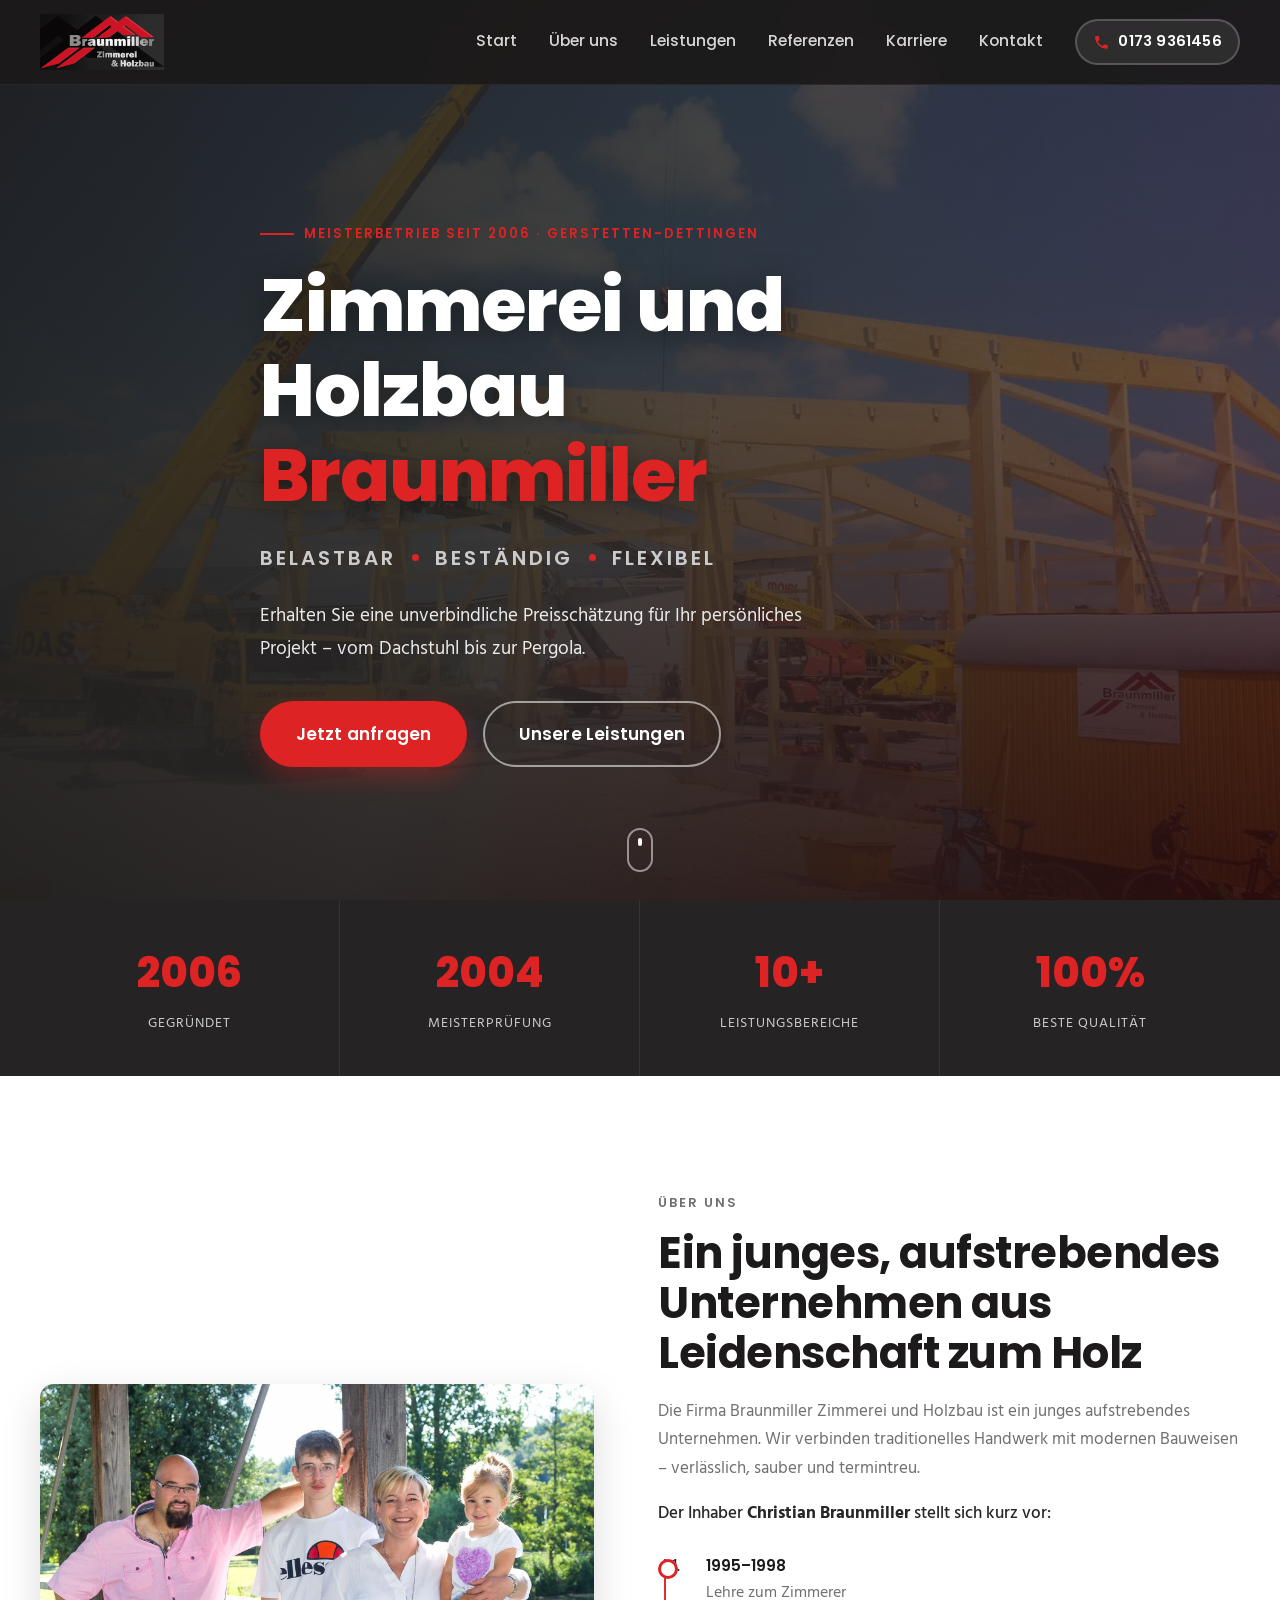
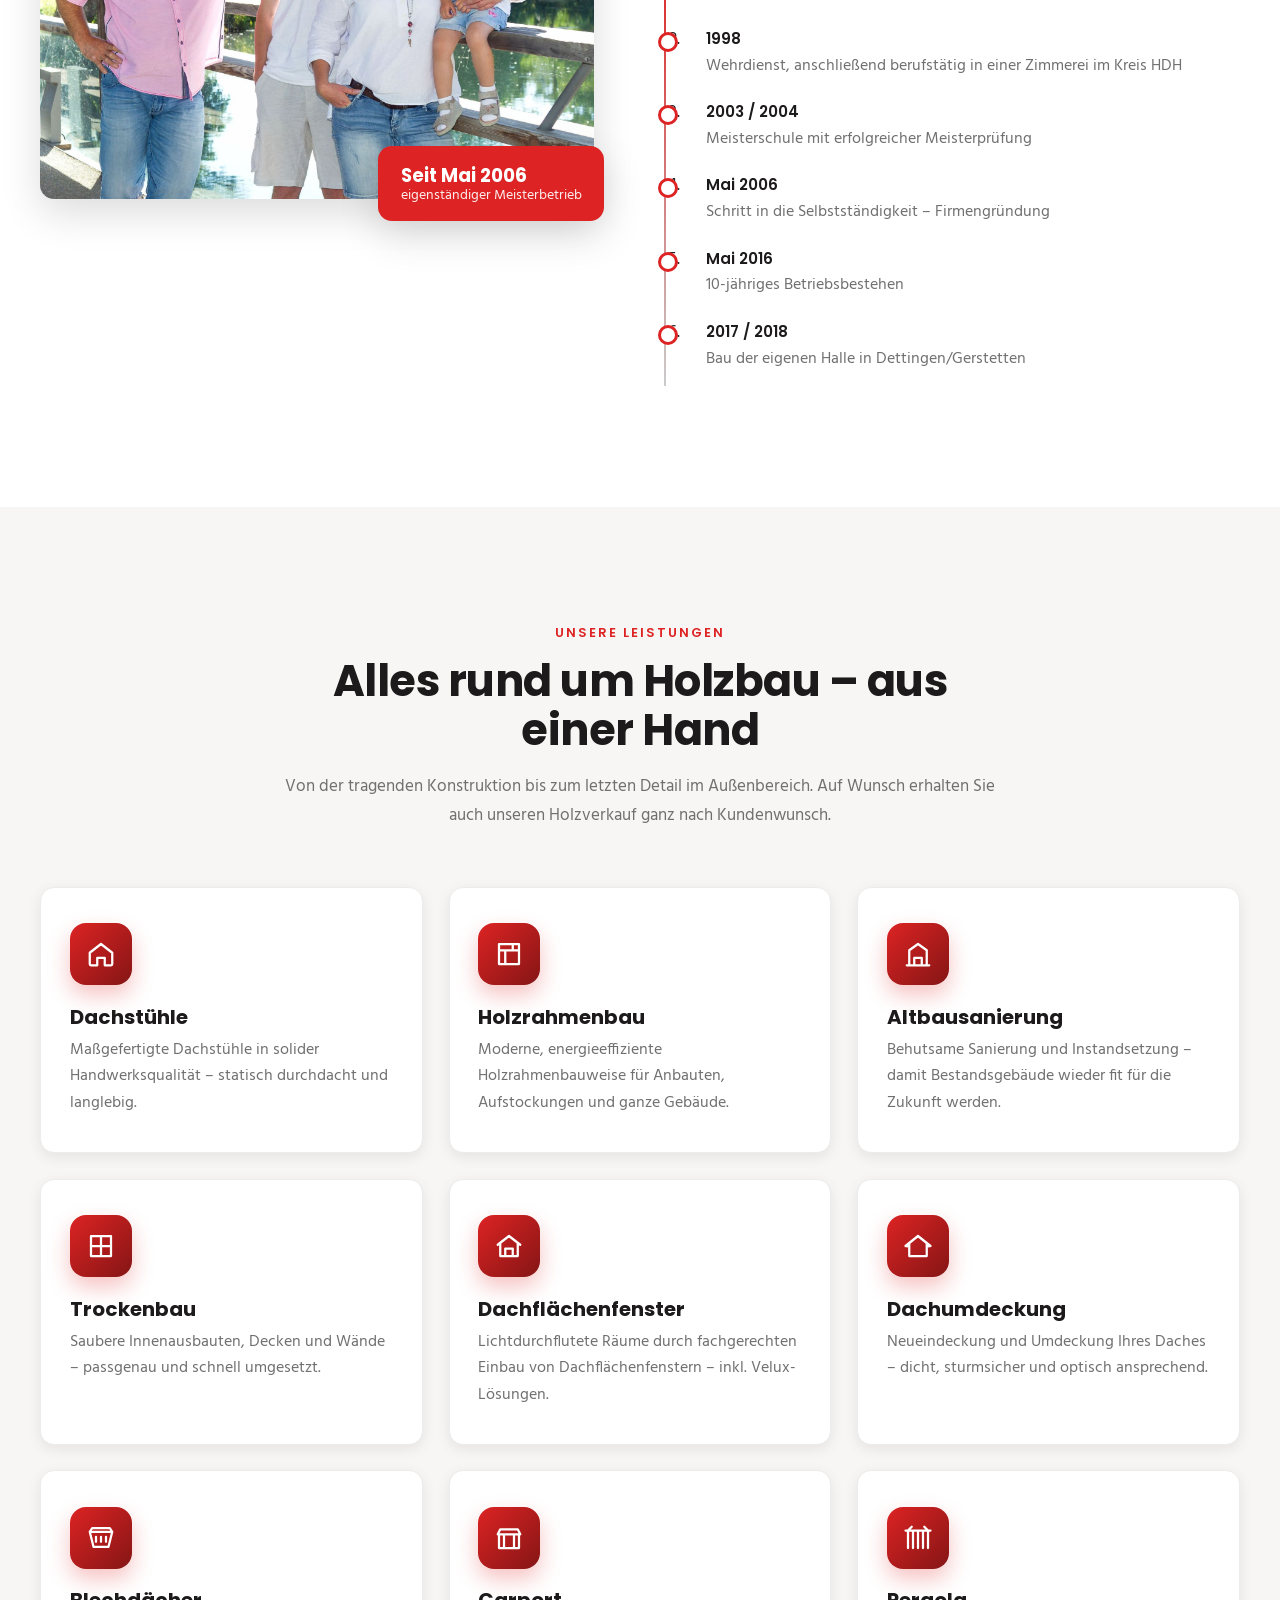
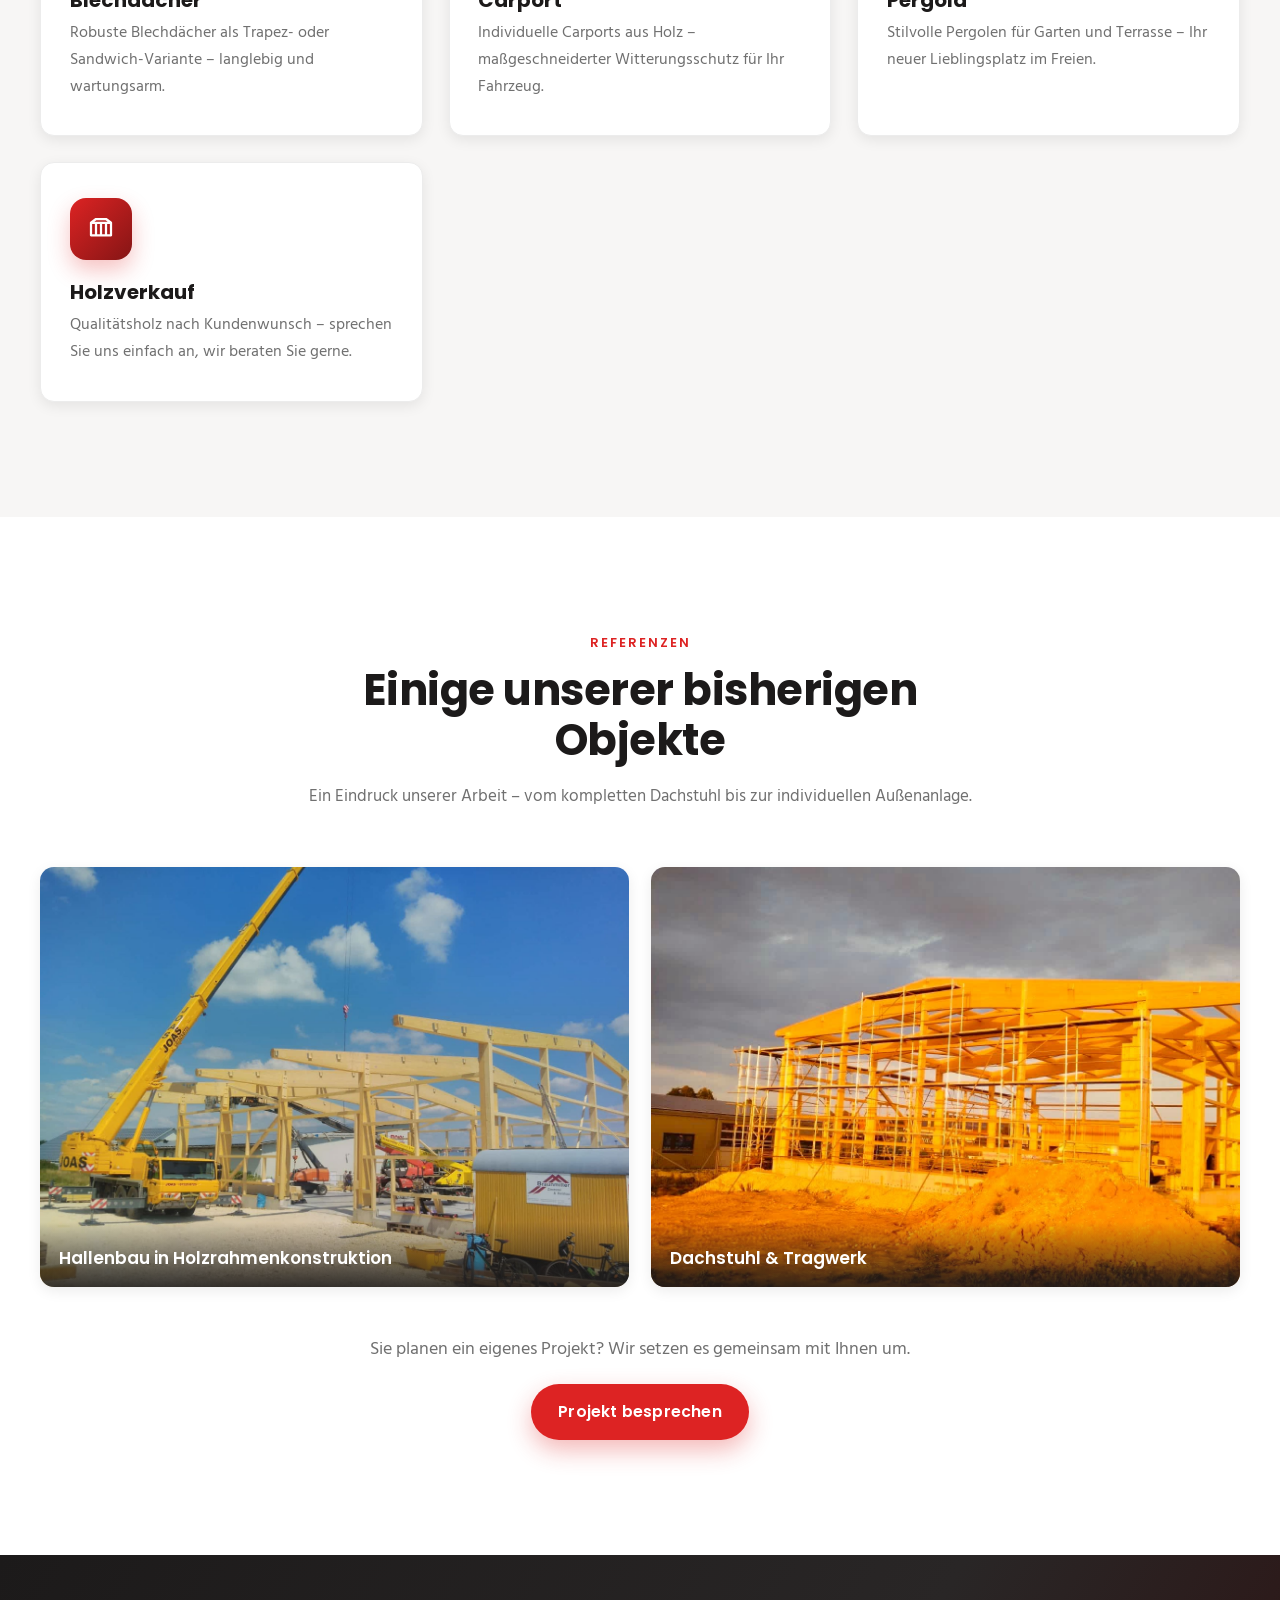
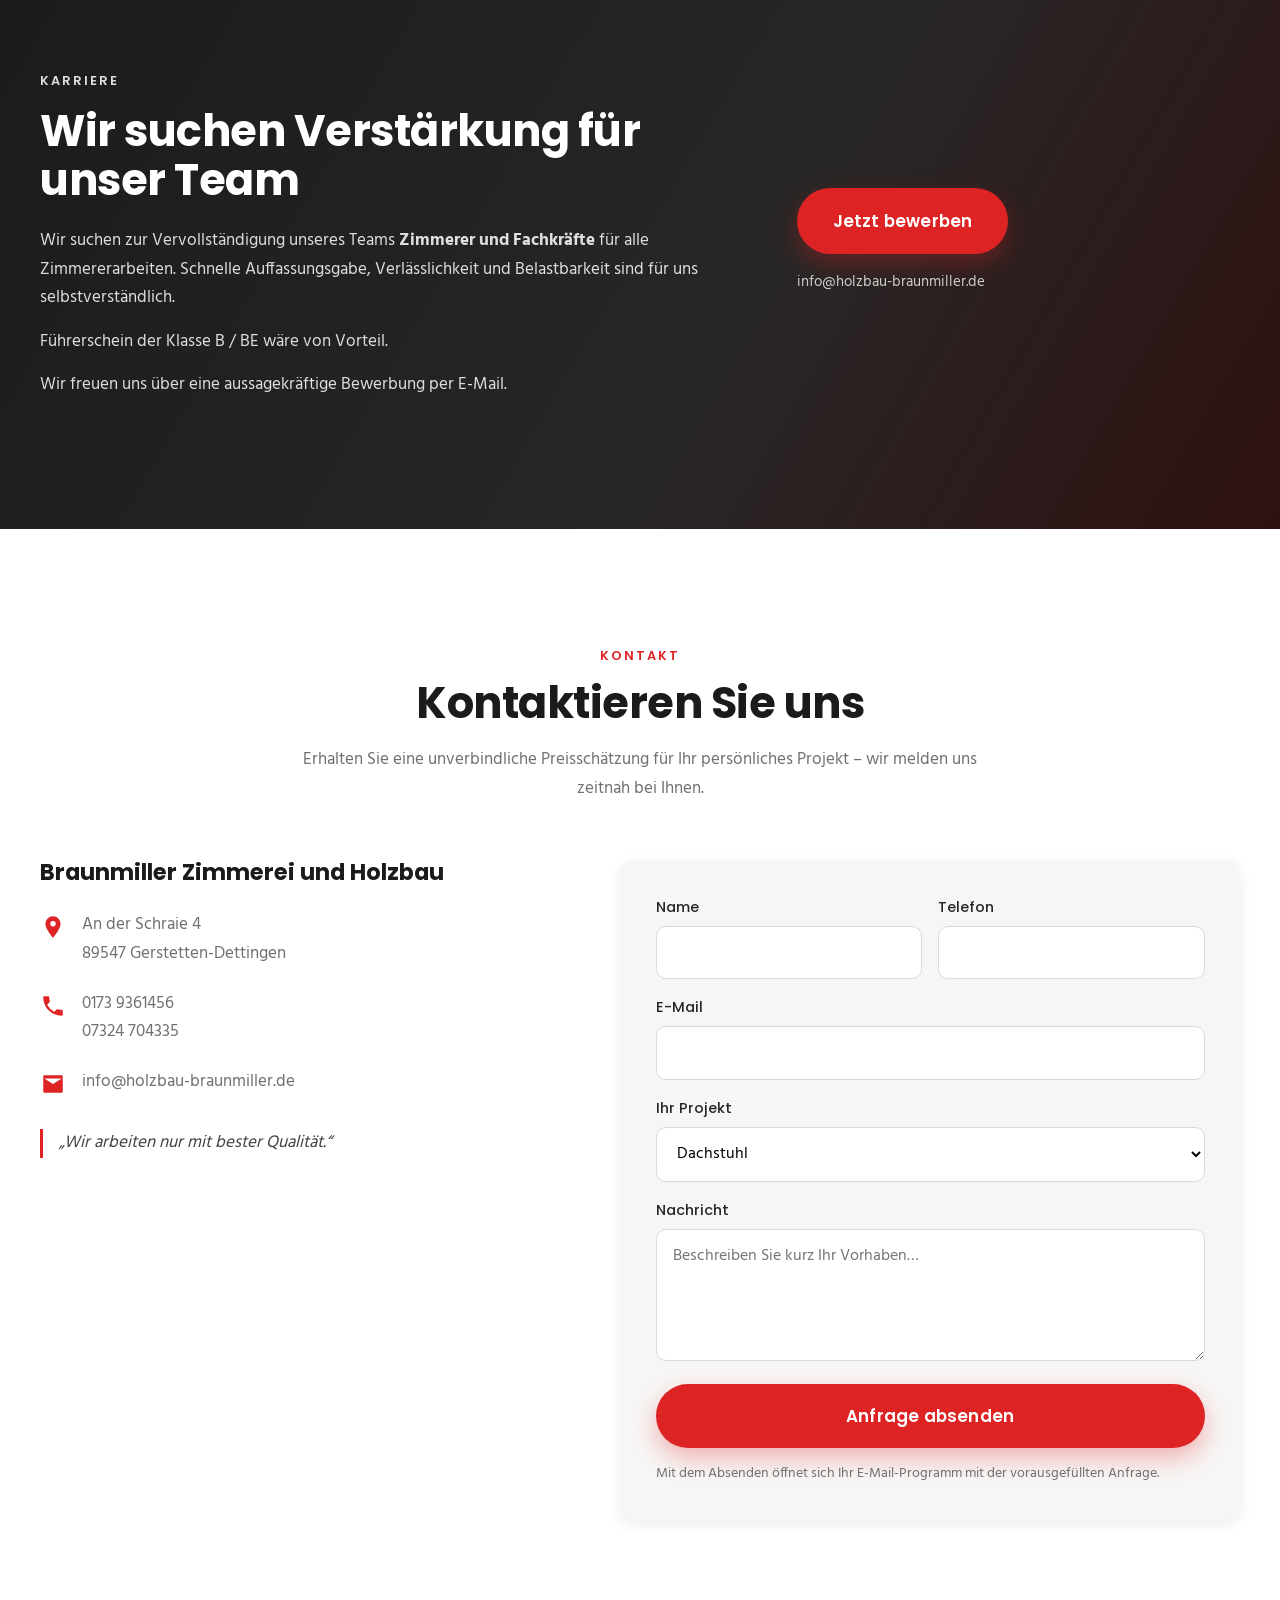
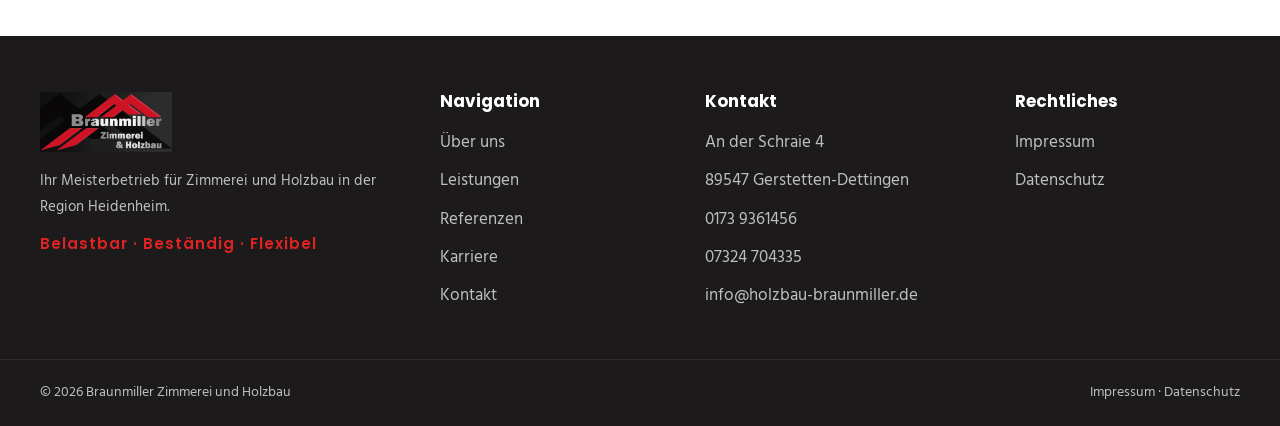
==== index.html @ e47db328 "Moderne responsive Website für Zimmerei und Holzbau Braunmiller - One-Page-Design mit Hero, Über uns" ====
<!DOCTYPE html>
<html lang="de">
<head>
  <meta charset="utf-8">
  <meta name="viewport" content="width=device-width, initial-scale=1">
  <title>Zimmerei und Holzbau Braunmiller | Gerstetten-Dettingen</title>
  <meta name="description" content="Zimmerei und Holzbau Braunmiller in Gerstetten-Dettingen – Belastbar, Beständig, Flexibel. Dachstühle, Holzrahmenbau, Altbausanierung, Carports, Pergolen und mehr. Meisterbetrieb seit 2006.">
  <meta name="theme-color" content="#dd2323">
  <meta name="robots" content="index, follow">

  <!-- Open Graph -->
  <meta property="og:type" content="website">
  <meta property="og:title" content="Zimmerei und Holzbau Braunmiller">
  <meta property="og:description" content="Ihr Meisterbetrieb für Zimmerei und Holzbau in Gerstetten-Dettingen. Belastbar · Beständig · Flexibel.">
  <meta property="og:locale" content="de_DE">

  <link rel="preconnect" href="https://fonts.googleapis.com">
  <link rel="preconnect" href="https://fonts.gstatic.com" crossorigin>
  <link href="https://fonts.googleapis.com/css2?family=Hind:wght@300;400;500;600;700&family=Poppins:wght@500;600;700;800&display=swap" rel="stylesheet">
  <link rel="stylesheet" href="assets/css/style.css">
  <link rel="icon" type="image/png" href="assets/img/logo.png">

  <!-- Local Business structured data -->
  <script type="application/ld+json">
  {
    "@context": "https://schema.org",
    "@type": "GeneralContractor",
    "name": "Zimmerei und Holzbau Braunmiller",
    "image": "assets/img/logo.png",
    "telephone": "+49 173 9361456",
    "email": "info@holzbau-braunmiller.de",
    "address": {
      "@type": "PostalAddress",
      "streetAddress": "An der Schraie 4",
      "postalCode": "89547",
      "addressLocality": "Gerstetten-Dettingen",
      "addressCountry": "DE"
    },
    "url": "https://holzbau-braunmiller.de",
    "foundingDate": "2006-05",
    "slogan": "Belastbar · Beständig · Flexibel"
  }
  </script>
</head>
<body>

  <!-- ===== HEADER ===== -->
  <header class="site-header" id="header">
    <div class="container header__inner">
      <a href="#top" class="brand" aria-label="Startseite – Braunmiller Zimmerei und Holzbau">
        <img src="assets/img/logo.png" alt="Braunmiller Zimmerei und Holzbau" class="brand__logo">
      </a>

      <nav class="nav" id="nav" aria-label="Hauptnavigation">
        <ul class="nav__list">
          <li><a href="#top" class="nav__link">Start</a></li>
          <li><a href="#ueber-uns" class="nav__link">Über uns</a></li>
          <li><a href="#leistungen" class="nav__link">Leistungen</a></li>
          <li><a href="#referenzen" class="nav__link">Referenzen</a></li>
          <li><a href="#karriere" class="nav__link">Karriere</a></li>
          <li><a href="#kontakt" class="nav__link">Kontakt</a></li>
        </ul>
      </nav>

      <a href="tel:+491739361456" class="btn btn--phone header__cta">
        <svg viewBox="0 0 24 24" aria-hidden="true" class="icon"><path d="M6.62 10.79a15.05 15.05 0 0 0 6.59 6.59l2.2-2.2a1 1 0 0 1 1.02-.24 11.4 11.4 0 0 0 3.57.57 1 1 0 0 1 1 1V20a1 1 0 0 1-1 1A17 17 0 0 1 3 4a1 1 0 0 1 1-1h3.5a1 1 0 0 1 1 1 11.4 11.4 0 0 0 .57 3.57 1 1 0 0 1-.25 1.02l-2.2 2.2z"/></svg>
        <span>0173 9361456</span>
      </a>

      <button class="nav-toggle" id="navToggle" aria-label="Menü öffnen" aria-expanded="false" aria-controls="nav">
        <span></span><span></span><span></span>
      </button>
    </div>
  </header>

  <!-- ===== HERO ===== -->
  <section class="hero" id="top">
    <div class="hero__bg" aria-hidden="true"></div>
    <div class="hero__overlay" aria-hidden="true"></div>
    <div class="container hero__content">
      <p class="hero__eyebrow">Meisterbetrieb seit 2006 · Gerstetten-Dettingen</p>
      <h1 class="hero__title">Zimmerei und Holzbau<br><span>Braunmiller</span></h1>
      <p class="hero__tagline">
        <span>Belastbar</span><span class="dot"></span><span>Beständig</span><span class="dot"></span><span>Flexibel</span>
      </p>
      <p class="hero__lead">Erhalten Sie eine unverbindliche Preisschätzung für Ihr persönliches Projekt – vom Dachstuhl bis zur Pergola.</p>
      <div class="hero__actions">
        <a href="#kontakt" class="btn btn--primary btn--lg">Jetzt anfragen</a>
        <a href="#leistungen" class="btn btn--ghost btn--lg">Unsere Leistungen</a>
      </div>
    </div>
    <a href="#ueber-uns" class="hero__scroll" aria-label="Nach unten scrollen">
      <span></span>
    </a>
  </section>

  <!-- ===== STATS ===== -->
  <section class="stats" aria-label="Kennzahlen">
    <div class="container stats__grid">
      <div class="stat reveal"><span class="stat__num" data-count="2006">2006</span><span class="stat__label">Gegründet</span></div>
      <div class="stat reveal"><span class="stat__num" data-count="2004">2004</span><span class="stat__label">Meisterprüfung</span></div>
      <div class="stat reveal"><span class="stat__num" data-count="10">10+</span><span class="stat__label">Leistungsbereiche</span></div>
      <div class="stat reveal"><span class="stat__num">100%</span><span class="stat__label">Beste Qualität</span></div>
    </div>
  </section>

  <!-- ===== ÜBER UNS ===== -->
  <section class="section about" id="ueber-uns">
    <div class="container about__grid">
      <div class="about__media reveal">
        <img src="assets/img/about.jpg" alt="Christian Braunmiller mit Familie" loading="lazy">
        <div class="about__badge">
          <strong>Seit Mai 2006</strong>
          <span>eigenständiger Meisterbetrieb</span>
        </div>
      </div>
      <div class="about__text reveal">
        <p class="section__eyebrow">Über uns</p>
        <h2 class="section__title">Ein junges, aufstrebendes Unternehmen aus Leidenschaft zum Holz</h2>
        <p>Die Firma Braunmiller Zimmerei und Holzbau ist ein junges aufstrebendes Unternehmen. Wir verbinden traditionelles Handwerk mit modernen Bauweisen – verlässlich, sauber und termintreu.</p>
        <p class="about__intro">Der Inhaber <strong>Christian Braunmiller</strong> stellt sich kurz vor:</p>

        <ol class="timeline">
          <li class="timeline__item">
            <span class="timeline__year">1995–1998</span>
            <span class="timeline__text">Lehre zum Zimmerer</span>
          </li>
          <li class="timeline__item">
            <span class="timeline__year">1998</span>
            <span class="timeline__text">Wehrdienst, anschließend berufstätig in einer Zimmerei im Kreis HDH</span>
          </li>
          <li class="timeline__item">
            <span class="timeline__year">2003 / 2004</span>
            <span class="timeline__text">Meisterschule mit erfolgreicher Meisterprüfung</span>
          </li>
          <li class="timeline__item">
            <span class="timeline__year">Mai 2006</span>
            <span class="timeline__text">Schritt in die Selbstständigkeit – Firmengründung</span>
          </li>
          <li class="timeline__item">
            <span class="timeline__year">Mai 2016</span>
            <span class="timeline__text">10-jähriges Betriebsbestehen</span>
          </li>
          <li class="timeline__item">
            <span class="timeline__year">2017 / 2018</span>
            <span class="timeline__text">Bau der eigenen Halle in Dettingen/Gerstetten</span>
          </li>
        </ol>
      </div>
    </div>
  </section>

  <!-- ===== LEISTUNGEN ===== -->
  <section class="section services" id="leistungen">
    <div class="container">
      <div class="section__head reveal">
        <p class="section__eyebrow">Unsere Leistungen</p>
        <h2 class="section__title">Alles rund um Holzbau – aus einer Hand</h2>
        <p class="section__sub">Von der tragenden Konstruktion bis zum letzten Detail im Außenbereich. Auf Wunsch erhalten Sie auch unseren Holzverkauf ganz nach Kundenwunsch.</p>
      </div>

      <div class="services__grid">
        <article class="card reveal">
          <div class="card__icon">
            <svg viewBox="0 0 24 24" aria-hidden="true"><path d="M3 11 12 4l9 7v9a1 1 0 0 1-1 1h-5v-6H9v6H4a1 1 0 0 1-1-1z"/></svg>
          </div>
          <h3>Dachstühle</h3>
          <p>Maßgefertigte Dachstühle in solider Handwerksqualität – statisch durchdacht und langlebig.</p>
        </article>

        <article class="card reveal">
          <div class="card__icon">
            <svg viewBox="0 0 24 24" aria-hidden="true"><path d="M4 4h16v16H4zM4 9h16M9 9v11M15 4v5"/></svg>
          </div>
          <h3>Holzrahmenbau</h3>
          <p>Moderne, energieeffiziente Holzrahmenbauweise für Anbauten, Aufstockungen und ganze Gebäude.</p>
        </article>

        <article class="card reveal">
          <div class="card__icon">
            <svg viewBox="0 0 24 24" aria-hidden="true"><path d="M3 21h18M5 21V9l7-5 7 5v12M9 21v-6h6v6"/></svg>
          </div>
          <h3>Altbausanierung</h3>
          <p>Behutsame Sanierung und Instandsetzung – damit Bestandsgebäude wieder fit für die Zukunft werden.</p>
        </article>

        <article class="card reveal">
          <div class="card__icon">
            <svg viewBox="0 0 24 24" aria-hidden="true"><path d="M4 4h16v16H4zM4 12h16M12 4v16"/></svg>
          </div>
          <h3>Trockenbau</h3>
          <p>Saubere Innenausbauten, Decken und Wände – passgenau und schnell umgesetzt.</p>
        </article>

        <article class="card reveal">
          <div class="card__icon">
            <svg viewBox="0 0 24 24" aria-hidden="true"><path d="M3 11 12 4l9 7M5 10v10h14V10M9 14h6v6H9z"/></svg>
          </div>
          <h3>Dachflächenfenster</h3>
          <p>Lichtdurchflutete Räume durch fachgerechten Einbau von Dachflächenfenstern – inkl. Velux-Lösungen.</p>
        </article>

        <article class="card reveal">
          <div class="card__icon">
            <svg viewBox="0 0 24 24" aria-hidden="true"><path d="m2 12 10-8 10 8M5 10v10h14V10M2 12l3 .5M22 12l-3 .5"/></svg>
          </div>
          <h3>Dachumdeckung</h3>
          <p>Neueindeckung und Umdeckung Ihres Daches – dicht, sturmsicher und optisch ansprechend.</p>
        </article>

        <article class="card reveal">
          <div class="card__icon">
            <svg viewBox="0 0 24 24" aria-hidden="true"><path d="M3 7h18l-3 12H6zM3 7l2-3h14l2 3M8 11v4M12 11v4M16 11v4"/></svg>
          </div>
          <h3>Blechdächer</h3>
          <p>Robuste Blechdächer als Trapez- oder Sandwich-Variante – langlebig und wartungsarm.</p>
        </article>

        <article class="card reveal">
          <div class="card__icon">
            <svg viewBox="0 0 24 24" aria-hidden="true"><path d="M3 9h18M3 9l2-4h14l2 4M4 9v11M20 9v11M4 20h16M8 9v11M16 9v11"/></svg>
          </div>
          <h3>Carport</h3>
          <p>Individuelle Carports aus Holz – maßgeschneiderter Witterungsschutz für Ihr Fahrzeug.</p>
        </article>

        <article class="card reveal">
          <div class="card__icon">
            <svg viewBox="0 0 24 24" aria-hidden="true"><path d="M4 20V6M20 20V6M4 6 7 3M20 6l-3-3M2 6h20M8 6v14M12 6v14M16 6v14"/></svg>
          </div>
          <h3>Pergola</h3>
          <p>Stilvolle Pergolen für Garten und Terrasse – Ihr neuer Lieblingsplatz im Freien.</p>
        </article>

        <article class="card reveal">
          <div class="card__icon">
            <svg viewBox="0 0 24 24" aria-hidden="true"><path d="M4 7h16v10H4zM4 7l4-3h8l4 3M8 7v10M12 7v10M16 7v10"/></svg>
          </div>
          <h3>Holzverkauf</h3>
          <p>Qualitätsholz nach Kundenwunsch – sprechen Sie uns einfach an, wir beraten Sie gerne.</p>
        </article>
      </div>
    </div>
  </section>

  <!-- ===== REFERENZEN ===== -->
  <section class="section references" id="referenzen">
    <div class="container">
      <div class="section__head reveal">
        <p class="section__eyebrow">Referenzen</p>
        <h2 class="section__title">Einige unserer bisherigen Objekte</h2>
        <p class="section__sub">Ein Eindruck unserer Arbeit – vom kompletten Dachstuhl bis zur individuellen Außenanlage.</p>
      </div>

      <div class="references__grid">
        <figure class="ref reveal">
          <img src="assets/img/references.jpg" alt="Holzhalle im Bau mit Kran – Referenzobjekt der Zimmerei Braunmiller" loading="lazy">
          <figcaption>Hallenbau in Holzrahmenkonstruktion</figcaption>
        </figure>
        <figure class="ref reveal">
          <img src="assets/img/hero.jpg" alt="Fertiggestellter Holzbau im Abendlicht" loading="lazy">
          <figcaption>Dachstuhl &amp; Tragwerk</figcaption>
        </figure>
      </div>

      <div class="references__cta reveal">
        <p>Sie planen ein eigenes Projekt? Wir setzen es gemeinsam mit Ihnen um.</p>
        <a href="#kontakt" class="btn btn--primary">Projekt besprechen</a>
      </div>
    </div>
  </section>

  <!-- ===== KARRIERE ===== -->
  <section class="section career" id="karriere">
    <div class="container career__inner reveal">
      <div class="career__text">
        <p class="section__eyebrow section__eyebrow--light">Karriere</p>
        <h2 class="section__title section__title--light">Wir suchen Verstärkung für unser Team</h2>
        <p>Wir suchen zur Vervollständigung unseres Teams <strong>Zimmerer und Fachkräfte</strong> für alle Zimmererarbeiten. Schnelle Auffassungsgabe, Verlässlichkeit und Belastbarkeit sind für uns selbstverständlich.</p>
        <p>Führerschein der Klasse B / BE wäre von Vorteil.</p>
        <p>Wir freuen uns über eine aussagekräftige Bewerbung per E-Mail.</p>
      </div>
      <div class="career__action">
        <a href="mailto:info@holzbau-braunmiller.de?subject=Bewerbung%20Zimmerei%20Braunmiller" class="btn btn--primary btn--lg">Jetzt bewerben</a>
        <span class="career__mail">info@holzbau-braunmiller.de</span>
      </div>
    </div>
  </section>

  <!-- ===== KONTAKT ===== -->
  <section class="section contact" id="kontakt">
    <div class="container">
      <div class="section__head reveal">
        <p class="section__eyebrow">Kontakt</p>
        <h2 class="section__title">Kontaktieren Sie uns</h2>
        <p class="section__sub">Erhalten Sie eine unverbindliche Preisschätzung für Ihr persönliches Projekt – wir melden uns zeitnah bei Ihnen.</p>
      </div>

      <div class="contact__grid">
        <div class="contact__info reveal">
          <h3 class="contact__company">Braunmiller Zimmerei und Holzbau</h3>

          <ul class="contact__list">
            <li>
              <svg viewBox="0 0 24 24" aria-hidden="true" class="icon"><path d="M12 2a7 7 0 0 0-7 7c0 5 7 13 7 13s7-8 7-13a7 7 0 0 0-7-7zm0 9.5A2.5 2.5 0 1 1 12 6.5a2.5 2.5 0 0 1 0 5z"/></svg>
              <span>An der Schraie 4<br>89547 Gerstetten-Dettingen</span>
            </li>
            <li>
              <svg viewBox="0 0 24 24" aria-hidden="true" class="icon"><path d="M6.62 10.79a15.05 15.05 0 0 0 6.59 6.59l2.2-2.2a1 1 0 0 1 1.02-.24 11.4 11.4 0 0 0 3.57.57 1 1 0 0 1 1 1V20a1 1 0 0 1-1 1A17 17 0 0 1 3 4a1 1 0 0 1 1-1h3.5a1 1 0 0 1 1 1 11.4 11.4 0 0 0 .57 3.57 1 1 0 0 1-.25 1.02l-2.2 2.2z"/></svg>
              <span><a href="tel:+491739361456">0173 9361456</a><br><a href="tel:+497324704335">07324 704335</a></span>
            </li>
            <li>
              <svg viewBox="0 0 24 24" aria-hidden="true" class="icon"><path d="M4 4h16a1 1 0 0 1 1 1v14a1 1 0 0 1-1 1H4a1 1 0 0 1-1-1V5a1 1 0 0 1 1-1zm0 3 8 5 8-5"/></svg>
              <span><a href="mailto:info@holzbau-braunmiller.de">info@holzbau-braunmiller.de</a></span>
            </li>
          </ul>

          <p class="contact__quality">„Wir arbeiten nur mit bester Qualität.“</p>
        </div>

        <form class="contact__form reveal" name="kontakt" onsubmit="return Site.submitForm(this);">
          <div class="form__row">
            <label>Name
              <input type="text" name="name" required autocomplete="name">
            </label>
            <label>Telefon
              <input type="tel" name="telefon" autocomplete="tel">
            </label>
          </div>
          <label>E-Mail
            <input type="email" name="email" required autocomplete="email">
          </label>
          <label>Ihr Projekt
            <select name="projekt">
              <option>Dachstuhl</option>
              <option>Holzrahmenbau</option>
              <option>Altbausanierung</option>
              <option>Trockenbau</option>
              <option>Dachflächenfenster</option>
              <option>Dachumdeckung / Blechdach</option>
              <option>Carport / Pergola</option>
              <option>Holzverkauf</option>
              <option>Sonstiges</option>
            </select>
          </label>
          <label>Nachricht
            <textarea name="nachricht" rows="4" placeholder="Beschreiben Sie kurz Ihr Vorhaben…"></textarea>
          </label>
          <button type="submit" class="btn btn--primary btn--lg btn--block">Anfrage absenden</button>
          <p class="form__note">Mit dem Absenden öffnet sich Ihr E-Mail-Programm mit der vorausgefüllten Anfrage.</p>
        </form>
      </div>
    </div>
  </section>

  <!-- ===== FOOTER ===== -->
  <footer class="site-footer">
    <div class="container footer__grid">
      <div class="footer__brand">
        <img src="assets/img/logo.png" alt="Braunmiller Zimmerei und Holzbau" class="footer__logo">
        <p>Ihr Meisterbetrieb für Zimmerei und Holzbau in der Region Heidenheim.</p>
        <p class="footer__tag">Belastbar · Beständig · Flexibel</p>
      </div>
      <div class="footer__col">
        <h4>Navigation</h4>
        <ul>
          <li><a href="#ueber-uns">Über uns</a></li>
          <li><a href="#leistungen">Leistungen</a></li>
          <li><a href="#referenzen">Referenzen</a></li>
          <li><a href="#karriere">Karriere</a></li>
          <li><a href="#kontakt">Kontakt</a></li>
        </ul>
      </div>
      <div class="footer__col">
        <h4>Kontakt</h4>
        <ul>
          <li>An der Schraie 4</li>
          <li>89547 Gerstetten-Dettingen</li>
          <li><a href="tel:+491739361456">0173 9361456</a></li>
          <li><a href="tel:+497324704335">07324 704335</a></li>
          <li><a href="mailto:info@holzbau-braunmiller.de">info@holzbau-braunmiller.de</a></li>
        </ul>
      </div>
      <div class="footer__col">
        <h4>Rechtliches</h4>
        <ul>
          <li><a href="impressum.html">Impressum</a></li>
          <li><a href="datenschutz.html">Datenschutz</a></li>
        </ul>
      </div>
    </div>
    <div class="footer__bar">
      <div class="container footer__bar-inner">
        <span>© <span id="year"></span> Braunmiller Zimmerei und Holzbau</span>
        <span class="footer__links"><a href="impressum.html">Impressum</a> · <a href="datenschutz.html">Datenschutz</a></span>
      </div>
    </div>
  </footer>

  <script src="assets/js/main.js"></script>
</body>
</html>
---- assets/css/style.css ----
/* =========================================================
   Braunmiller Zimmerei und Holzbau – Stylesheet
   Farben übernommen aus dem bestehenden Theme:
   Rot #dd2323 · Dunkel #252323/#292626/#434141 · #330000
   Grau #707070/#cbcbcb · Fonts: Poppins (Headings) + Hind (Text)
   ========================================================= */

:root {
  --red: #dd2323;
  --red-dark: #b21b1b;
  --red-darker: #851515;
  --maroon: #330000;
  --ink: #1c1a1a;
  --ink-2: #252323;
  --ink-3: #292626;
  --ink-4: #434141;
  --gray: #707070;
  --gray-light: #cbcbcb;
  --paper: #f7f6f5;
  --white: #ffffff;

  --font-head: 'Poppins', sans-serif;
  --font-body: 'Hind', sans-serif;

  --container: 1200px;
  --radius: 14px;
  --shadow-sm: 0 4px 14px rgba(0,0,0,.08);
  --shadow-md: 0 14px 40px rgba(0,0,0,.14);
  --shadow-lg: 0 24px 60px rgba(0,0,0,.22);
  --transition: .35s cubic-bezier(.22,.61,.36,1);
  --header-h: 84px;
}

/* ---------- Reset / base ---------- */
* { margin: 0; padding: 0; box-sizing: border-box; }

html { scroll-behavior: smooth; scroll-padding-top: var(--header-h); }

body {
  font-family: var(--font-body);
  color: var(--ink-2);
  background: var(--white);
  line-height: 1.7;
  font-size: 17px;
  -webkit-font-smoothing: antialiased;
  overflow-x: hidden;
}

img { max-width: 100%; display: block; }
a { color: inherit; text-decoration: none; }
ul { list-style: none; }

h1, h2, h3, h4 { font-family: var(--font-head); line-height: 1.15; font-weight: 700; }

.container { width: min(100% - 40px, var(--container)); margin-inline: auto; }

.icon { width: 1.15em; height: 1.15em; fill: currentColor; stroke: none; }

/* ---------- Buttons ---------- */
.btn {
  --btn-bg: var(--red);
  display: inline-flex; align-items: center; justify-content: center; gap: .55em;
  font-family: var(--font-head); font-weight: 600; font-size: .98rem;
  padding: .8em 1.6em; border-radius: 999px; border: 2px solid transparent;
  cursor: pointer; transition: var(--transition); white-space: nowrap;
  letter-spacing: .2px;
}
.btn--lg { padding: 1em 2em; font-size: 1.05rem; }
.btn--block { width: 100%; }

.btn--primary { background: var(--red); color: #fff; box-shadow: 0 10px 24px rgba(221,35,35,.32); }
.btn--primary:hover { background: var(--red-dark); transform: translateY(-3px); box-shadow: 0 16px 32px rgba(221,35,35,.4); }

.btn--ghost { background: transparent; color: #fff; border-color: rgba(255,255,255,.55); }
.btn--ghost:hover { background: #fff; color: var(--ink-2); border-color: #fff; transform: translateY(-3px); }

.btn--phone { background: rgba(255,255,255,.08); color: #fff; border-color: rgba(255,255,255,.2); padding: .6em 1.1em; font-size: .92rem; }
.btn--phone:hover { background: var(--red); border-color: var(--red); }
.btn--phone .icon { color: var(--red); }
.btn--phone:hover .icon { color: #fff; }

/* ---------- Header ---------- */
.site-header {
  position: fixed; inset: 0 0 auto 0; z-index: 100;
  background: rgba(28,26,26,.92);
  backdrop-filter: blur(10px);
  border-bottom: 1px solid rgba(255,255,255,.06);
  transition: var(--transition);
}
.site-header.scrolled { background: rgba(28,26,26,.98); box-shadow: 0 6px 24px rgba(0,0,0,.35); }

.header__inner { display: flex; align-items: center; gap: 1.5rem; height: var(--header-h); }
.brand__logo { height: 56px; width: auto; }

.nav { margin-left: auto; }
.nav__list { display: flex; gap: 2rem; }
.nav__link {
  color: rgba(255,255,255,.82); font-family: var(--font-head); font-weight: 500;
  font-size: .98rem; position: relative; padding: .3em 0; transition: color .25s;
}
.nav__link::after {
  content: ''; position: absolute; left: 0; bottom: -2px; width: 0; height: 2px;
  background: var(--red); transition: width .3s;
}
.nav__link:hover, .nav__link.active { color: #fff; }
.nav__link:hover::after, .nav__link.active::after { width: 100%; }

.header__cta { margin-left: .5rem; }

/* hamburger */
.nav-toggle { display: none; flex-direction: column; gap: 5px; background: none; border: 0; cursor: pointer; padding: 8px; margin-left: auto; }
.nav-toggle span { width: 26px; height: 2.5px; background: #fff; border-radius: 2px; transition: var(--transition); }
.nav-toggle[aria-expanded="true"] span:nth-child(1) { transform: translateY(7.5px) rotate(45deg); }
.nav-toggle[aria-expanded="true"] span:nth-child(2) { opacity: 0; }
.nav-toggle[aria-expanded="true"] span:nth-child(3) { transform: translateY(-7.5px) rotate(-45deg); }

/* ---------- Hero ---------- */
.hero {
  position: relative; min-height: 100vh; display: flex; align-items: center;
  color: #fff; overflow: hidden; padding-top: var(--header-h);
}
.hero__bg {
  position: absolute; inset: 0;
  background: url('../img/references.jpg') center/cover no-repeat;
  transform: scale(1.05);
  animation: heroZoom 18s ease-in-out infinite alternate;
}
@keyframes heroZoom { to { transform: scale(1.15); } }
.hero__overlay {
  position: absolute; inset: 0;
  background:
    linear-gradient(115deg, rgba(28,26,26,.94) 0%, rgba(41,38,38,.82) 45%, rgba(51,0,0,.55) 100%),
    linear-gradient(0deg, rgba(28,26,26,.85), rgba(28,26,26,0) 55%);
}
.hero__content { position: relative; z-index: 2; max-width: 760px; padding-block: 4rem; }
.hero__eyebrow {
  font-family: var(--font-head); font-weight: 600; letter-spacing: 2px; text-transform: uppercase;
  font-size: .82rem; color: var(--red); margin-bottom: 1.2rem;
  display: inline-flex; align-items: center; gap: .6rem;
}
.hero__eyebrow::before { content: ''; width: 34px; height: 2px; background: var(--red); }
.hero__title {
  font-size: clamp(2.6rem, 6vw, 4.6rem); font-weight: 800; letter-spacing: -1px;
  text-shadow: 0 4px 30px rgba(0,0,0,.4);
}
.hero__title span { color: var(--red); }
.hero__tagline {
  display: flex; align-items: center; gap: 1rem; flex-wrap: wrap;
  font-family: var(--font-head); font-weight: 600; text-transform: uppercase;
  letter-spacing: 3px; font-size: clamp(.95rem, 2vw, 1.25rem); margin: 1.4rem 0 1.6rem;
  color: var(--gray-light);
}
.hero__tagline .dot { width: 7px; height: 7px; border-radius: 50%; background: var(--red); }
.hero__lead { font-size: 1.2rem; max-width: 600px; color: rgba(255,255,255,.9); }
.hero__actions { display: flex; gap: 1rem; margin-top: 2.2rem; flex-wrap: wrap; }

.hero__scroll {
  position: absolute; bottom: 28px; left: 50%; transform: translateX(-50%); z-index: 2;
  width: 26px; height: 44px; border: 2px solid rgba(255,255,255,.5); border-radius: 14px;
}
.hero__scroll span {
  position: absolute; left: 50%; top: 8px; width: 4px; height: 8px; margin-left: -2px;
  background: #fff; border-radius: 2px; animation: scrollDot 1.6s infinite;
}
@keyframes scrollDot { 0% { opacity: 0; transform: translateY(0); } 40% { opacity: 1; } 80%,100% { opacity: 0; transform: translateY(14px); } }

/* ---------- Stats ---------- */
.stats { background: var(--ink-2); color: #fff; }
.stats__grid { display: grid; grid-template-columns: repeat(4, 1fr); }
.stat { text-align: center; padding: 2.4rem 1rem; border-right: 1px solid rgba(255,255,255,.08); }
.stat:last-child { border-right: 0; }
.stat__num { display: block; font-family: var(--font-head); font-weight: 800; font-size: clamp(1.8rem,4vw,2.6rem); color: var(--red); }
.stat__label { font-size: .9rem; letter-spacing: 1px; text-transform: uppercase; color: var(--gray-light); }

/* ---------- Sections ---------- */
.section { padding: clamp(4rem, 9vw, 7.5rem) 0; }
.section__head { max-width: 720px; margin: 0 auto 3.5rem; text-align: center; }
.section__eyebrow {
  font-family: var(--font-head); font-weight: 600; letter-spacing: 2px; text-transform: uppercase;
  font-size: .8rem; color: var(--red); margin-bottom: .8rem;
}
.section__eyebrow--light { color: #ff6b6b; }
.section__title { font-size: clamp(1.8rem, 4vw, 2.7rem); color: var(--ink); letter-spacing: -.5px; }
.section__title--light { color: #fff; }
.section__sub { margin-top: 1rem; color: var(--gray); font-size: 1.08rem; }

/* ---------- Über uns ---------- */
.about__grid { display: grid; grid-template-columns: 1fr 1.05fr; gap: clamp(2rem, 5vw, 4.5rem); align-items: center; }
.about__media { position: relative; }
.about__media img { border-radius: var(--radius); box-shadow: var(--shadow-md); aspect-ratio: 4/3; object-fit: cover; }
.about__badge {
  position: absolute; right: -10px; bottom: -22px; background: var(--red); color: #fff;
  padding: 1.1rem 1.4rem; border-radius: var(--radius); box-shadow: var(--shadow-md);
  display: flex; flex-direction: column; line-height: 1.25;
}
.about__badge strong { font-family: var(--font-head); font-size: 1.15rem; }
.about__badge span { font-size: .85rem; opacity: .92; }
.about__text p { color: var(--gray); margin-bottom: 1rem; }
.about__text .section__title { margin: .6rem 0 1.2rem; }
.about__intro { color: var(--ink-3) !important; font-weight: 500; }

/* timeline */
.timeline { position: relative; margin-top: 1.5rem; padding-left: 1.6rem; }
.timeline::before { content: ''; position: absolute; left: 6px; top: 6px; bottom: 6px; width: 2px; background: linear-gradient(var(--red), var(--gray-light)); }
.timeline__item { position: relative; padding: 0 0 1.15rem 1.4rem; }
.timeline__item::before { content: ''; position: absolute; left: -1.6rem; top: 6px; width: 14px; height: 14px; border-radius: 50%; background: #fff; border: 3px solid var(--red); }
.timeline__year { display: block; font-family: var(--font-head); font-weight: 600; color: var(--ink); font-size: .95rem; }
.timeline__text { color: var(--gray); font-size: .98rem; }

/* ---------- Leistungen ---------- */
.services { background: var(--paper); }
.services__grid { display: grid; grid-template-columns: repeat(3, 1fr); gap: 1.6rem; }
.card {
  background: #fff; border-radius: var(--radius); padding: 2.2rem 1.8rem;
  box-shadow: var(--shadow-sm); border: 1px solid #ececec;
  transition: var(--transition); position: relative; overflow: hidden;
}
.card::before { content: ''; position: absolute; left: 0; top: 0; height: 4px; width: 0; background: var(--red); transition: width .35s; }
.card:hover { transform: translateY(-8px); box-shadow: var(--shadow-md); border-color: transparent; }
.card:hover::before { width: 100%; }
.card__icon {
  width: 62px; height: 62px; border-radius: 16px; display: grid; place-items: center;
  background: linear-gradient(135deg, var(--red), var(--red-darker)); margin-bottom: 1.3rem;
  box-shadow: 0 10px 22px rgba(221,35,35,.28);
}
.card__icon svg { width: 30px; height: 30px; fill: none; stroke: #fff; stroke-width: 1.8; stroke-linecap: round; stroke-linejoin: round; }
.card h3 { font-size: 1.25rem; color: var(--ink); margin-bottom: .5rem; }
.card p { color: var(--gray); font-size: .98rem; }

/* ---------- Referenzen ---------- */
.references__grid { display: grid; grid-template-columns: repeat(2, 1fr); gap: 1.4rem; }
.ref { position: relative; border-radius: var(--radius); overflow: hidden; box-shadow: var(--shadow-sm); height: 420px; }
.ref img { width: 100%; height: 100%; object-fit: cover; transition: transform .6s; }
.ref:hover img { transform: scale(1.08); }
.ref figcaption {
  position: absolute; left: 0; right: 0; bottom: 0; padding: 1.4rem 1.2rem .9rem;
  color: #fff; font-family: var(--font-head); font-weight: 600;
  background: linear-gradient(transparent, rgba(28,26,26,.85));
}
.references__cta { text-align: center; margin-top: 3rem; }
.references__cta p { color: var(--gray); margin-bottom: 1.2rem; font-size: 1.1rem; }

/* ---------- Karriere ---------- */
.career {
  position: relative; color: #fff;
  background: linear-gradient(120deg, var(--ink) 0%, var(--ink-3) 60%, var(--maroon) 130%);
}
.career__inner { display: grid; grid-template-columns: 1.6fr 1fr; gap: 3rem; align-items: center; }
.career__text p { color: rgba(255,255,255,.85); margin-bottom: .9rem; }
.career__text .section__title { margin: .5rem 0 1.3rem; }
.career__action { display: flex; flex-direction: column; gap: 1rem; align-items: flex-start; }
.career__mail { color: var(--gray-light); font-size: .95rem; }

/* ---------- Kontakt ---------- */
.contact__grid { display: grid; grid-template-columns: 1fr 1.2fr; gap: clamp(2rem, 5vw, 4rem); }
.contact__company { font-size: 1.4rem; color: var(--ink); margin-bottom: 1.6rem; }
.contact__list { display: flex; flex-direction: column; gap: 1.3rem; }
.contact__list li { display: flex; gap: 1rem; align-items: flex-start; color: var(--gray); }
.contact__list .icon { width: 26px; height: 26px; flex: 0 0 26px; color: var(--red); margin-top: 3px; }
.contact__list a:hover { color: var(--red); }
.contact__quality { margin-top: 2rem; font-style: italic; color: var(--ink-4); border-left: 3px solid var(--red); padding-left: 1rem; }

.contact__form { background: var(--paper); padding: 2.2rem; border-radius: var(--radius); box-shadow: var(--shadow-sm); }
.contact__form label { display: block; font-family: var(--font-head); font-weight: 500; font-size: .9rem; color: var(--ink-3); margin-bottom: 1rem; }
.form__row { display: grid; grid-template-columns: 1fr 1fr; gap: 1rem; }
.contact__form input, .contact__form select, .contact__form textarea {
  width: 100%; margin-top: .4rem; padding: .8rem 1rem; border: 1.5px solid #dcd9d7; border-radius: 10px;
  font-family: var(--font-body); font-size: 1rem; background: #fff; transition: border-color .25s, box-shadow .25s;
}
.contact__form input:focus, .contact__form select:focus, .contact__form textarea:focus {
  outline: none; border-color: var(--red); box-shadow: 0 0 0 3px rgba(221,35,35,.14);
}
.contact__form textarea { resize: vertical; }
.form__note { font-size: .85rem; color: var(--gray); margin-top: .9rem; font-family: var(--font-body); font-weight: 400; }

/* ---------- Footer ---------- */
.site-footer { background: var(--ink); color: rgba(255,255,255,.72); padding-top: 3.5rem; }
.footer__grid { display: grid; grid-template-columns: 1.6fr 1fr 1.2fr 1fr; gap: 2.5rem; padding-bottom: 3rem; }
.footer__logo { height: 60px; margin-bottom: 1.1rem; }
.footer__brand p { font-size: .95rem; }
.footer__tag { color: var(--red); font-family: var(--font-head); font-weight: 600; letter-spacing: 1px; margin-top: .6rem; }
.footer__col h4 { color: #fff; font-size: 1.05rem; margin-bottom: 1.1rem; }
.footer__col ul { display: flex; flex-direction: column; gap: .6rem; }
.footer__col a:hover { color: var(--red); }
.footer__bar { border-top: 1px solid rgba(255,255,255,.08); padding: 1.3rem 0; font-size: .88rem; }
.footer__bar-inner { display: flex; justify-content: space-between; gap: 1rem; flex-wrap: wrap; }
.footer__links a:hover { color: var(--red); }

/* ---------- Legal pages ---------- */
.legal { padding: calc(var(--header-h) + 3.5rem) 0 4rem; background: var(--paper); min-height: 70vh; }
.legal .container { max-width: 820px; }
.legal h1 { font-size: clamp(1.9rem, 4vw, 2.6rem); color: var(--ink); margin-bottom: .4rem; }
.legal__lead { color: var(--gray); margin-bottom: 2.5rem; }
.legal h2 { font-size: 1.3rem; color: var(--ink); margin: 2.2rem 0 .7rem; padding-top: 1.4rem; border-top: 1px solid #e2dedb; }
.legal h2:first-of-type { border-top: 0; padding-top: 0; }
.legal h3 { font-size: 1.05rem; color: var(--ink-3); margin: 1.2rem 0 .4rem; }
.legal p, .legal li { color: var(--ink-4); margin-bottom: .7rem; }
.legal ul { list-style: disc; padding-left: 1.3rem; margin-bottom: 1rem; }
.legal a { color: var(--red); }
.legal a:hover { text-decoration: underline; }
.legal__back { display: inline-flex; align-items: center; gap: .4rem; margin-top: 2.5rem; font-family: var(--font-head); font-weight: 600; color: var(--red); }
.legal__note { background: #fff; border-left: 3px solid var(--red); padding: .9rem 1.2rem; border-radius: 8px; font-size: .92rem; }

/* ---------- Reveal animation ---------- */
.reveal { opacity: 0; transform: translateY(34px); transition: opacity .7s ease, transform .7s ease; }
.reveal.in { opacity: 1; transform: none; }

/* ---------- Responsive ---------- */
@media (max-width: 980px) {
  .about__grid, .career__inner, .contact__grid { grid-template-columns: 1fr; }
  .services__grid { grid-template-columns: repeat(2, 1fr); }
  .footer__grid { grid-template-columns: 1fr 1fr; }
  .about__media { max-width: 560px; }
  .career__action { align-items: stretch; }
  .career__action .btn { width: 100%; }
}

@media (max-width: 760px) {
  :root { --header-h: 70px; }
  .brand__logo { height: 44px; }
  .header__cta { display: none; }
  .nav {
    position: fixed; inset: var(--header-h) 0 auto 0; background: rgba(28,26,26,.99);
    margin: 0; max-height: 0; overflow: hidden; transition: max-height .4s ease;
    border-bottom: 1px solid rgba(255,255,255,.08);
  }
  .nav.open { max-height: 420px; }
  .nav__list { flex-direction: column; gap: 0; padding: .5rem 20px 1.2rem; }
  .nav__list li { border-bottom: 1px solid rgba(255,255,255,.06); }
  .nav__link { display: block; padding: .95rem 0; font-size: 1.05rem; }
  .nav-toggle { display: flex; }
  .stats__grid { grid-template-columns: repeat(2, 1fr); }
  .stat:nth-child(2) { border-right: 0; }
  .stat:nth-child(1), .stat:nth-child(2) { border-bottom: 1px solid rgba(255,255,255,.08); }
  .references__grid { grid-template-columns: 1fr; }
  .ref { height: 280px; }
  .form__row { grid-template-columns: 1fr; }
  .hero { min-height: 88vh; }
  .about__badge { right: 10px; }
}

@media (max-width: 460px) {
  .services__grid { grid-template-columns: 1fr; }
  .footer__grid { grid-template-columns: 1fr; gap: 2rem; }
  .hero__actions .btn { width: 100%; }
}

@media (prefers-reduced-motion: reduce) {
  * { animation: none !important; scroll-behavior: auto; }
  .reveal { opacity: 1; transform: none; transition: none; }
}
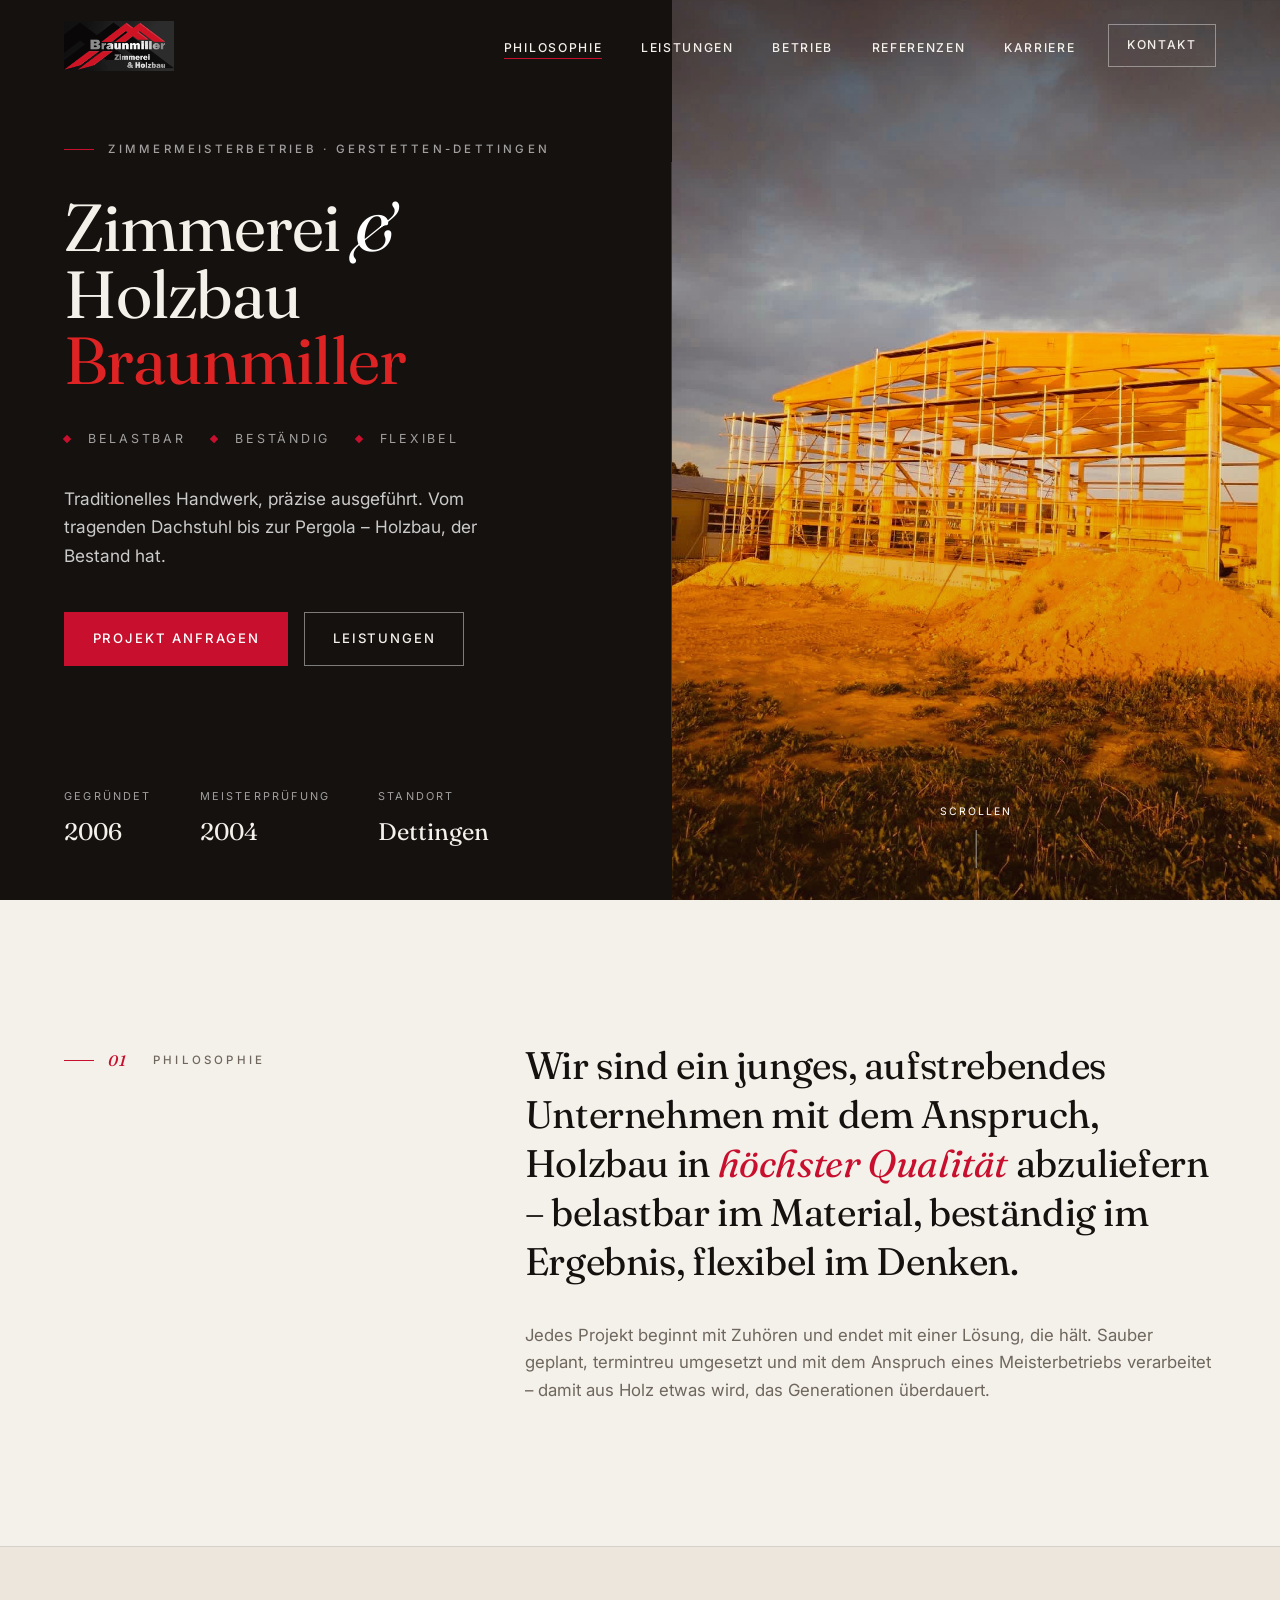
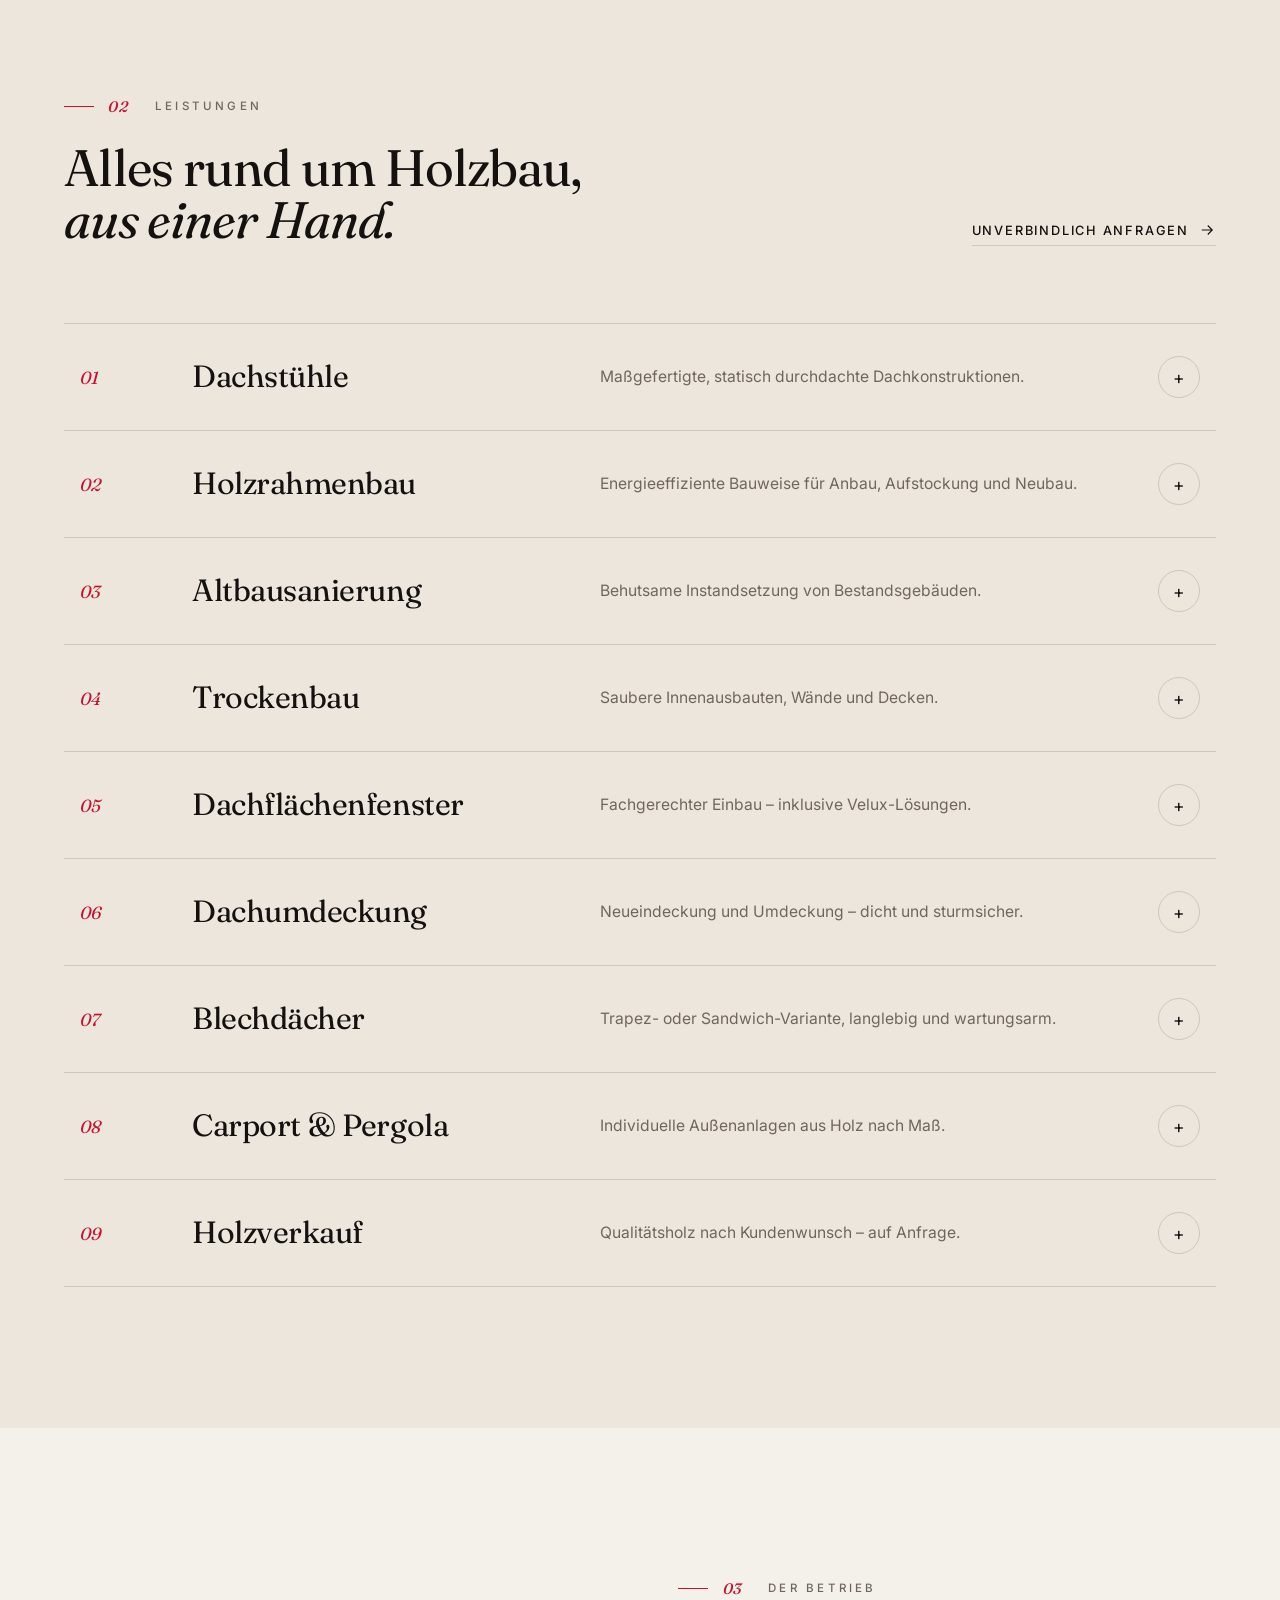
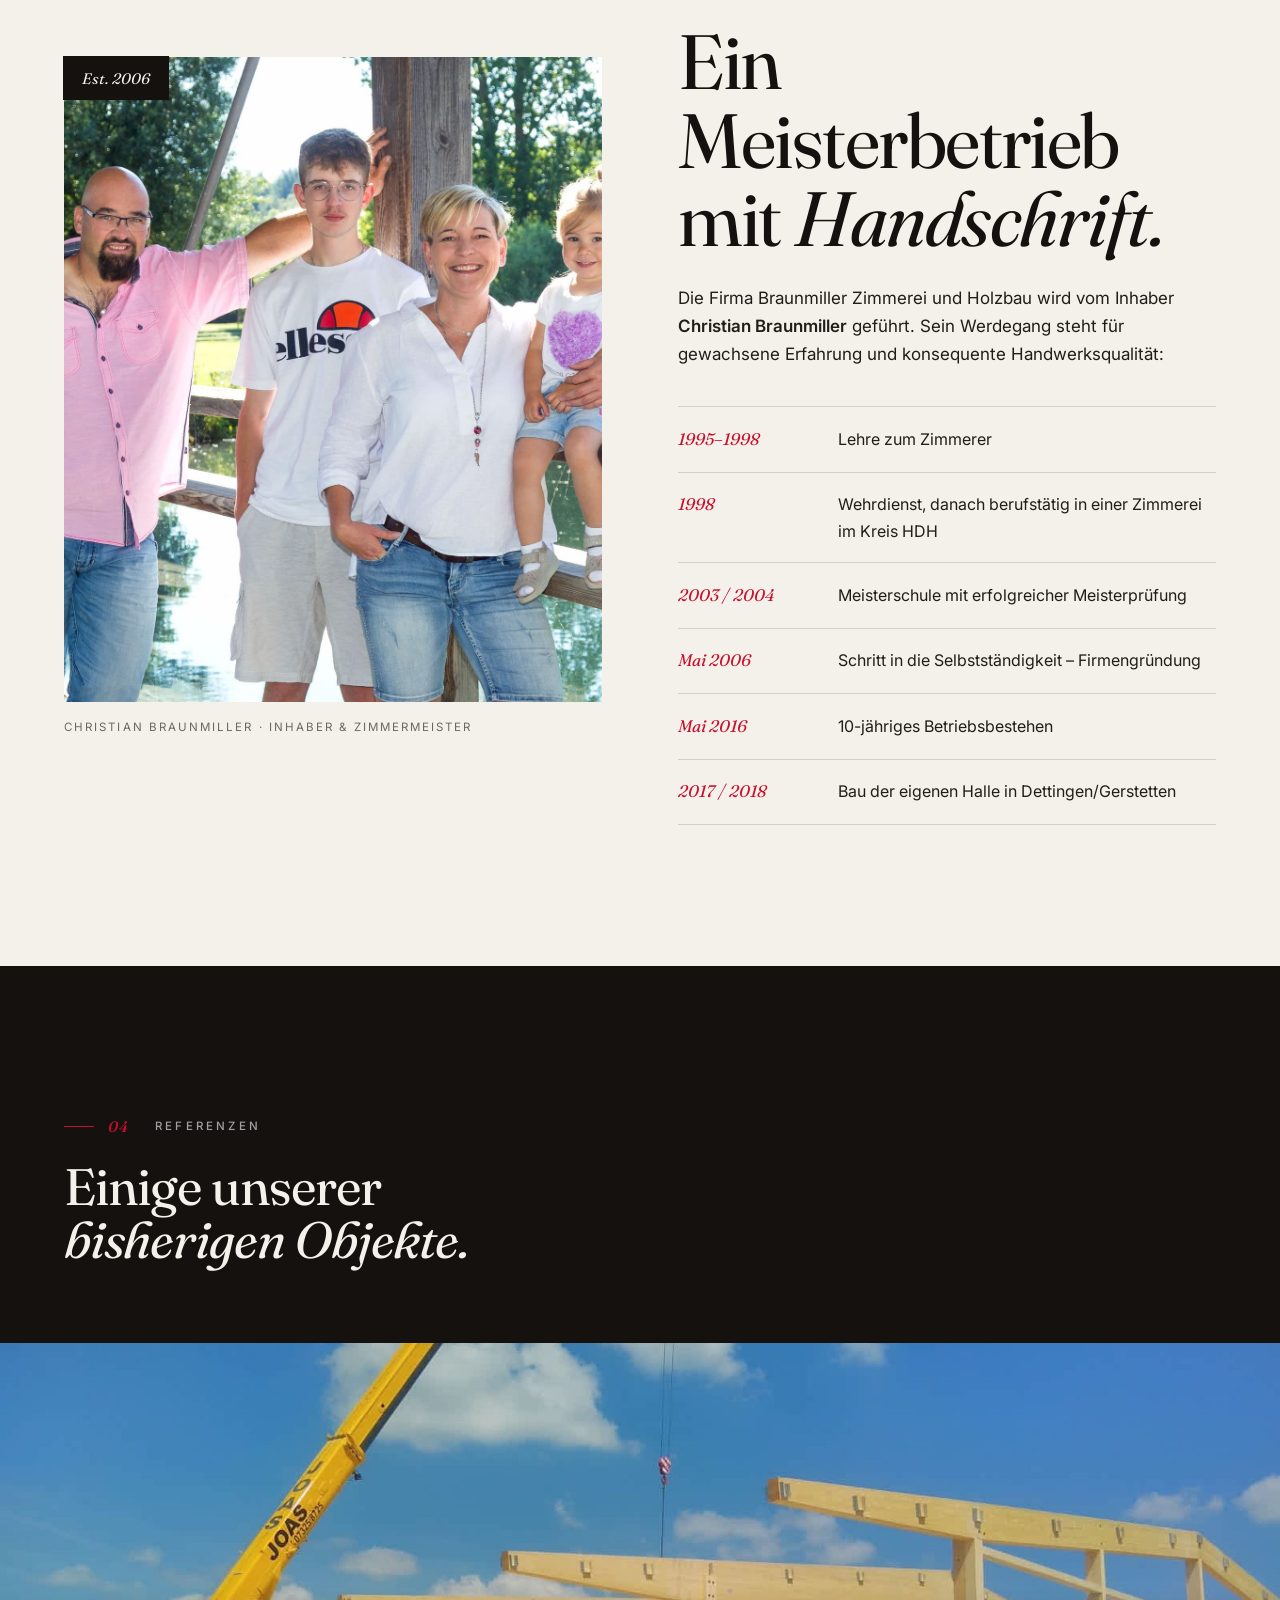
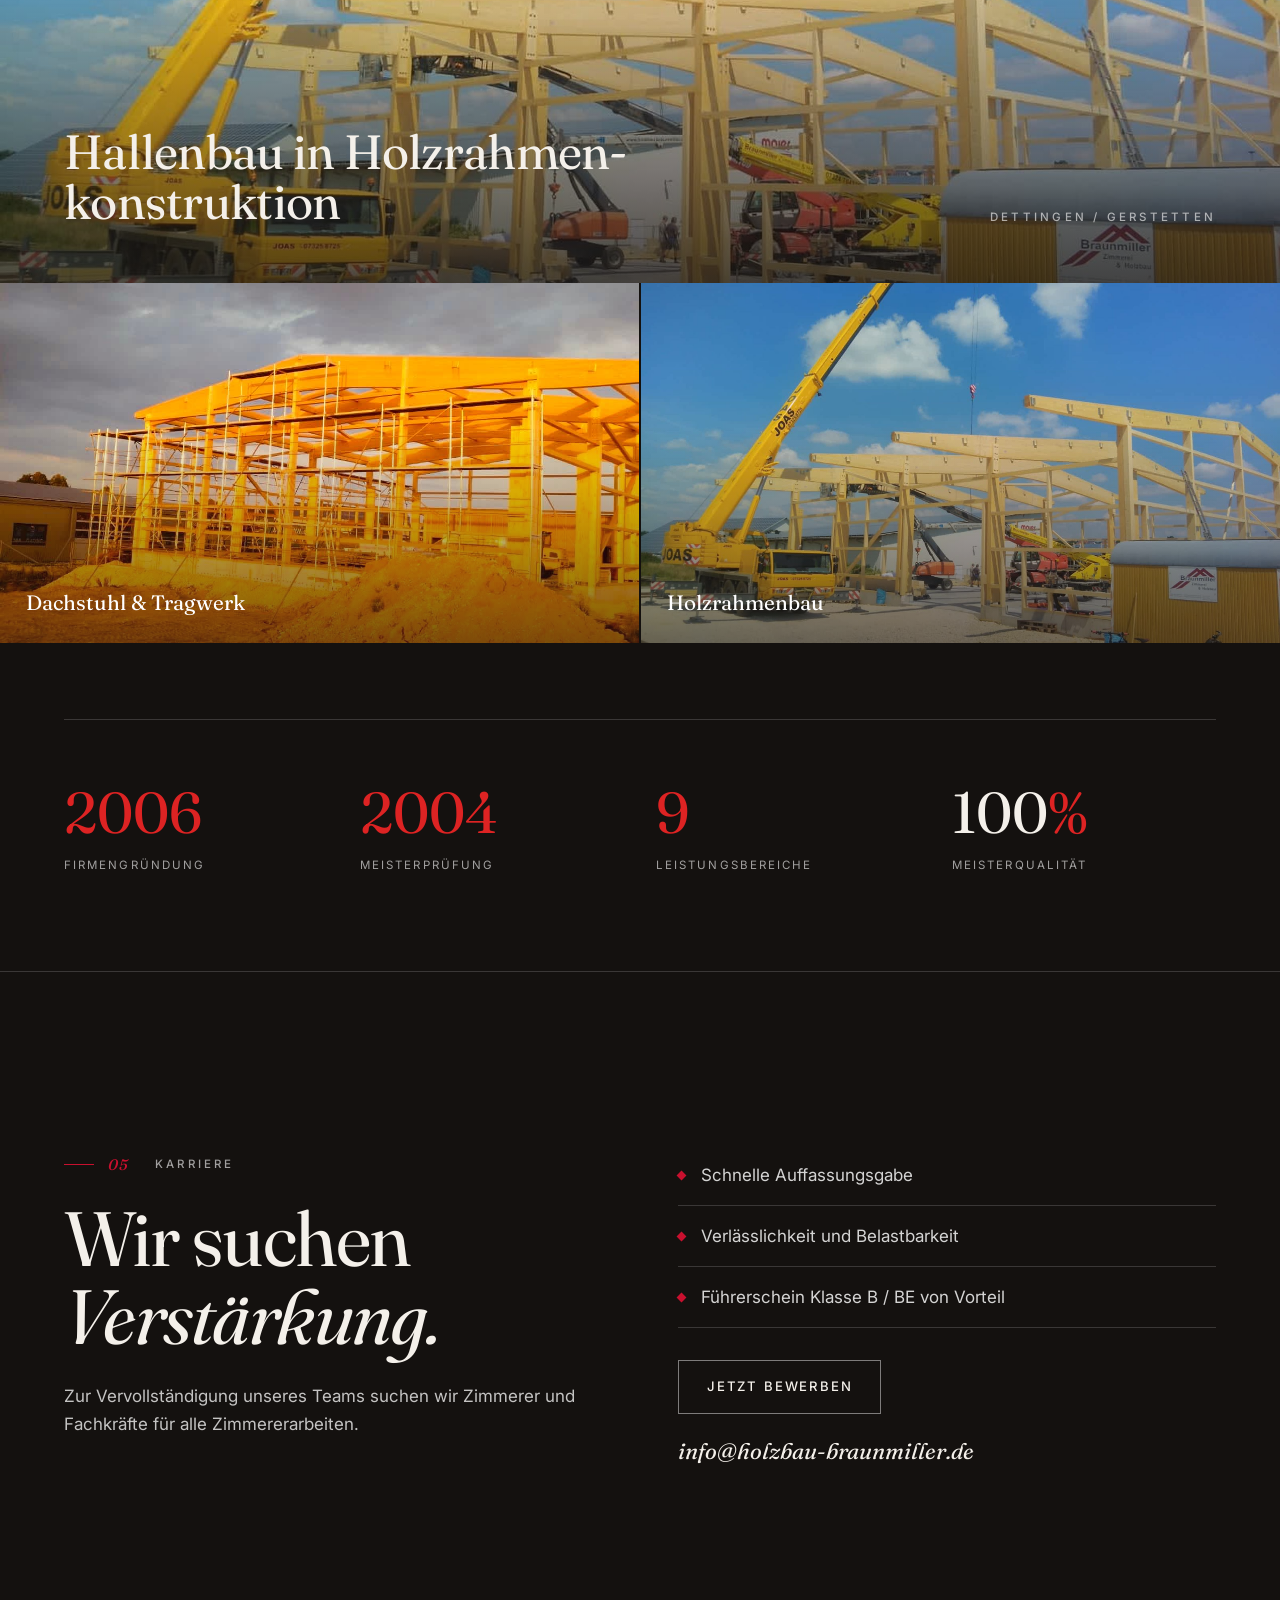
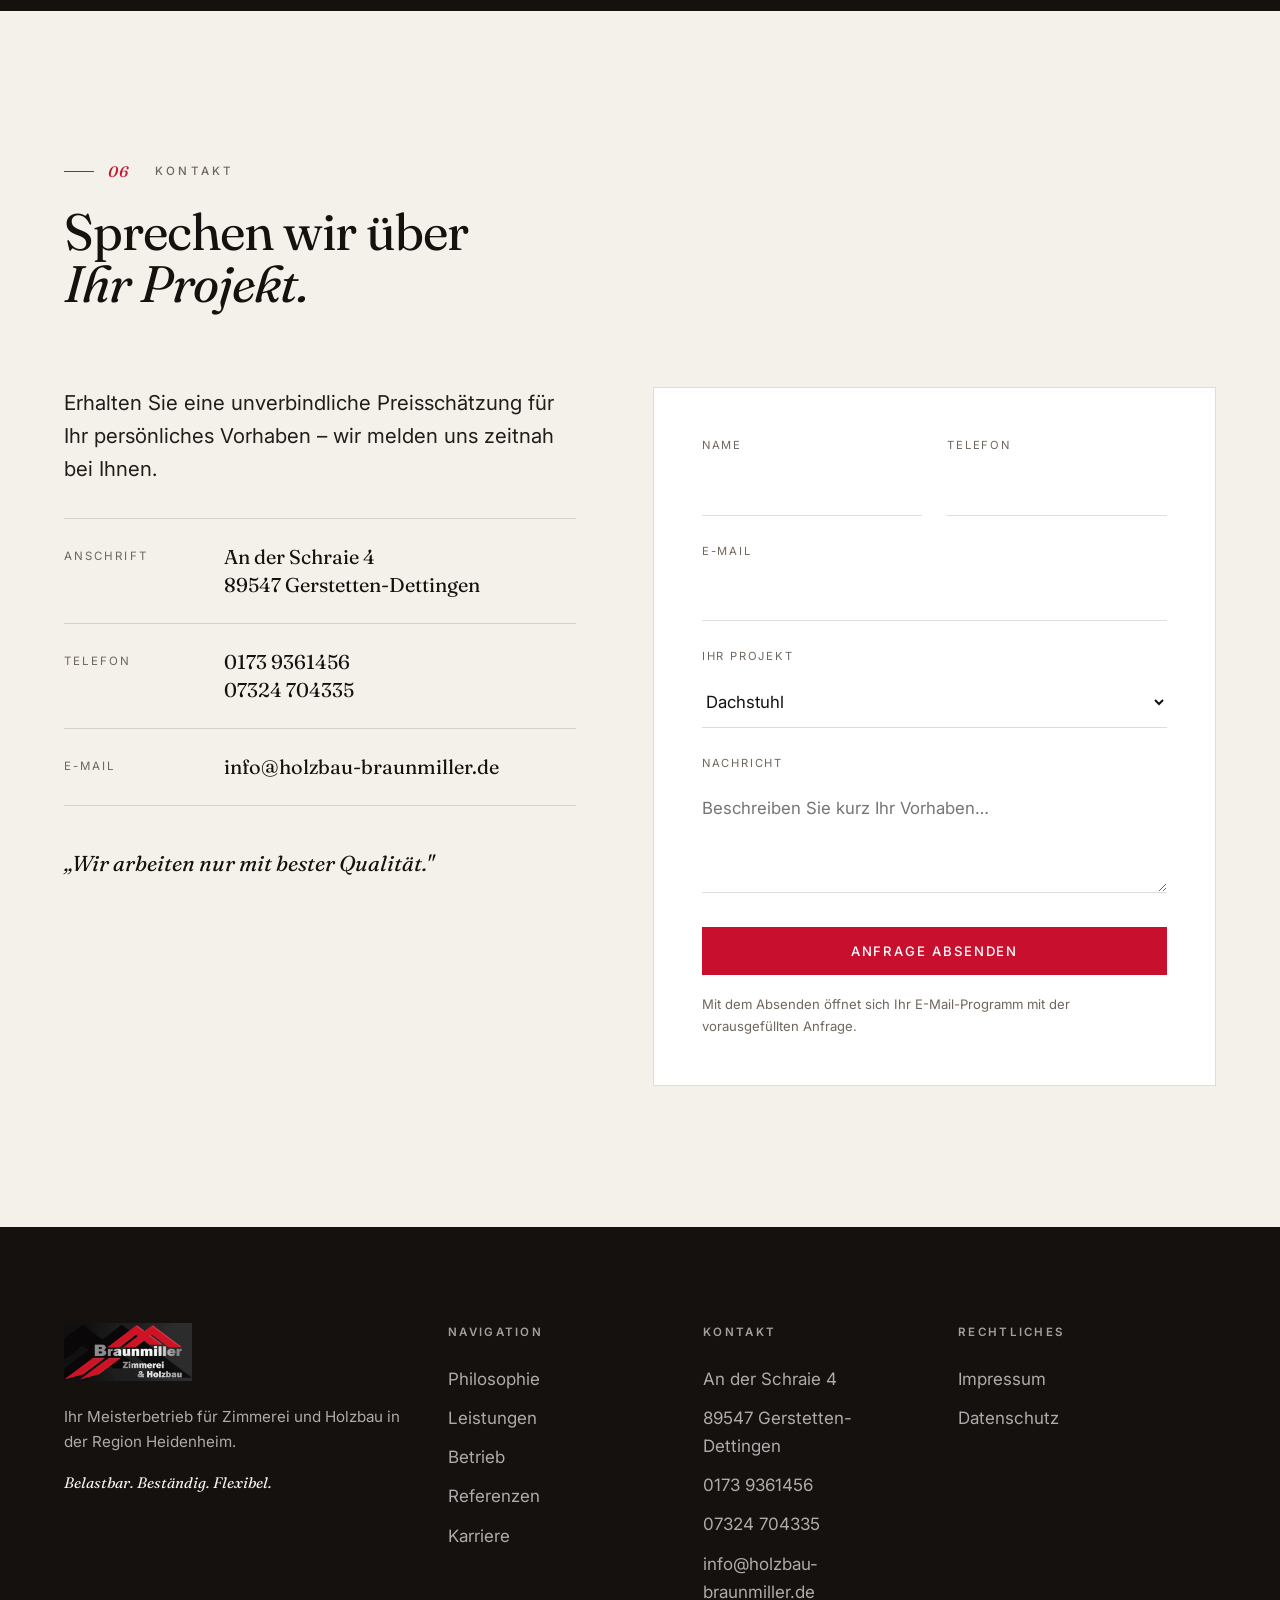
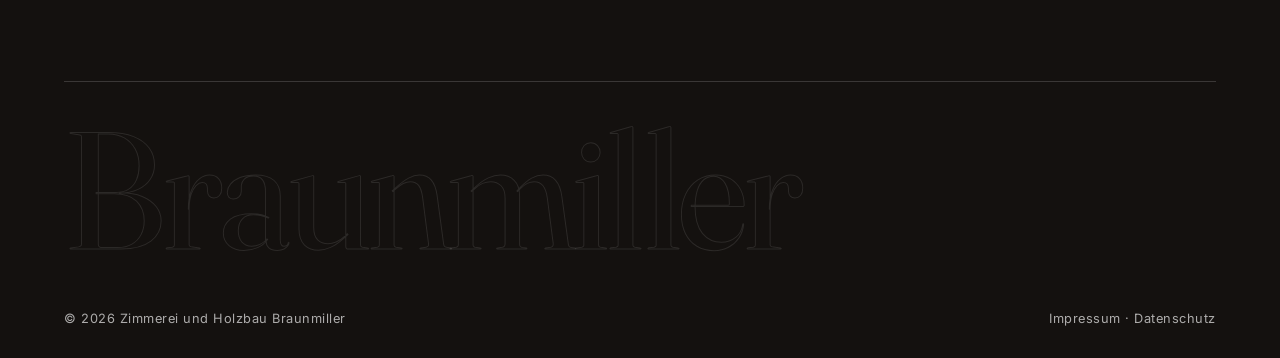
==== commit e8a6fb2d: "Redesign: editorialer Corporate-Look (premium) - Neue Designsprache: Display-Serif Fraunces + Inter," ====
--- a/index.html
+++ b/index.html
@@ -3,24 +3,22 @@
 <head>
   <meta charset="utf-8">
   <meta name="viewport" content="width=device-width, initial-scale=1">
-  <title>Zimmerei und Holzbau Braunmiller | Gerstetten-Dettingen</title>
-  <meta name="description" content="Zimmerei und Holzbau Braunmiller in Gerstetten-Dettingen – Belastbar, Beständig, Flexibel. Dachstühle, Holzrahmenbau, Altbausanierung, Carports, Pergolen und mehr. Meisterbetrieb seit 2006.">
-  <meta name="theme-color" content="#dd2323">
+  <title>Braunmiller — Zimmerei und Holzbau · Meisterbetrieb seit 2006</title>
+  <meta name="description" content="Braunmiller Zimmerei und Holzbau in Gerstetten-Dettingen. Meisterbetrieb für Dachstühle, Holzrahmenbau, Altbausanierung und mehr. Belastbar. Beständig. Flexibel.">
+  <meta name="theme-color" content="#14110f">
   <meta name="robots" content="index, follow">
 
-  <!-- Open Graph -->
   <meta property="og:type" content="website">
-  <meta property="og:title" content="Zimmerei und Holzbau Braunmiller">
-  <meta property="og:description" content="Ihr Meisterbetrieb für Zimmerei und Holzbau in Gerstetten-Dettingen. Belastbar · Beständig · Flexibel.">
+  <meta property="og:title" content="Braunmiller — Zimmerei und Holzbau">
+  <meta property="og:description" content="Meisterbetrieb für Zimmerei und Holzbau in Gerstetten-Dettingen. Belastbar. Beständig. Flexibel.">
   <meta property="og:locale" content="de_DE">
 
   <link rel="preconnect" href="https://fonts.googleapis.com">
   <link rel="preconnect" href="https://fonts.gstatic.com" crossorigin>
-  <link href="https://fonts.googleapis.com/css2?family=Hind:wght@300;400;500;600;700&family=Poppins:wght@500;600;700;800&display=swap" rel="stylesheet">
+  <link href="https://fonts.googleapis.com/css2?family=Fraunces:ital,opsz,wght@0,9..144,400;0,9..144,500;1,9..144,400;1,9..144,500&family=Inter:wght@400;500;600&display=swap" rel="stylesheet">
   <link rel="stylesheet" href="assets/css/style.css">
   <link rel="icon" type="image/png" href="assets/img/logo.png">
 
-  <!-- Local Business structured data -->
   <script type="application/ld+json">
   {
     "@context": "https://schema.org",
@@ -29,370 +27,272 @@
     "image": "assets/img/logo.png",
     "telephone": "+49 173 9361456",
     "email": "info@holzbau-braunmiller.de",
-    "address": {
-      "@type": "PostalAddress",
-      "streetAddress": "An der Schraie 4",
-      "postalCode": "89547",
-      "addressLocality": "Gerstetten-Dettingen",
-      "addressCountry": "DE"
-    },
+    "address": { "@type": "PostalAddress", "streetAddress": "An der Schraie 4", "postalCode": "89547", "addressLocality": "Gerstetten-Dettingen", "addressCountry": "DE" },
     "url": "https://holzbau-braunmiller.de",
     "foundingDate": "2006-05",
-    "slogan": "Belastbar · Beständig · Flexibel"
+    "slogan": "Belastbar. Beständig. Flexibel."
   }
   </script>
 </head>
 <body>
 
-  <!-- ===== HEADER ===== -->
+  <!-- HEADER -->
   <header class="site-header" id="header">
-    <div class="container header__inner">
+    <div class="container site-header__inner">
       <a href="#top" class="brand" aria-label="Startseite – Braunmiller Zimmerei und Holzbau">
         <img src="assets/img/logo.png" alt="Braunmiller Zimmerei und Holzbau" class="brand__logo">
       </a>
-
       <nav class="nav" id="nav" aria-label="Hauptnavigation">
         <ul class="nav__list">
-          <li><a href="#top" class="nav__link">Start</a></li>
-          <li><a href="#ueber-uns" class="nav__link">Über uns</a></li>
+          <li><a href="#manifest" class="nav__link">Philosophie</a></li>
           <li><a href="#leistungen" class="nav__link">Leistungen</a></li>
+          <li><a href="#ueber-uns" class="nav__link">Betrieb</a></li>
           <li><a href="#referenzen" class="nav__link">Referenzen</a></li>
           <li><a href="#karriere" class="nav__link">Karriere</a></li>
-          <li><a href="#kontakt" class="nav__link">Kontakt</a></li>
         </ul>
       </nav>
-
-      <a href="tel:+491739361456" class="btn btn--phone header__cta">
-        <svg viewBox="0 0 24 24" aria-hidden="true" class="icon"><path d="M6.62 10.79a15.05 15.05 0 0 0 6.59 6.59l2.2-2.2a1 1 0 0 1 1.02-.24 11.4 11.4 0 0 0 3.57.57 1 1 0 0 1 1 1V20a1 1 0 0 1-1 1A17 17 0 0 1 3 4a1 1 0 0 1 1-1h3.5a1 1 0 0 1 1 1 11.4 11.4 0 0 0 .57 3.57 1 1 0 0 1-.25 1.02l-2.2 2.2z"/></svg>
-        <span>0173 9361456</span>
-      </a>
-
+      <a href="#kontakt" class="header__contact">Kontakt</a>
       <button class="nav-toggle" id="navToggle" aria-label="Menü öffnen" aria-expanded="false" aria-controls="nav">
         <span></span><span></span><span></span>
       </button>
     </div>
   </header>
 
-  <!-- ===== HERO ===== -->
+  <!-- HERO -->
   <section class="hero" id="top">
-    <div class="hero__bg" aria-hidden="true"></div>
-    <div class="hero__overlay" aria-hidden="true"></div>
-    <div class="container hero__content">
-      <p class="hero__eyebrow">Meisterbetrieb seit 2006 · Gerstetten-Dettingen</p>
-      <h1 class="hero__title">Zimmerei und Holzbau<br><span>Braunmiller</span></h1>
-      <p class="hero__tagline">
-        <span>Belastbar</span><span class="dot"></span><span>Beständig</span><span class="dot"></span><span>Flexibel</span>
-      </p>
-      <p class="hero__lead">Erhalten Sie eine unverbindliche Preisschätzung für Ihr persönliches Projekt – vom Dachstuhl bis zur Pergola.</p>
+    <div class="hero__left">
+      <p class="kicker kicker--light hero__kicker">Zimmermeisterbetrieb · Gerstetten-Dettingen</p>
+      <h1 class="hero__title">Zimmerei <em>&amp;</em> Holzbau<span class="accent">Braunmiller</span></h1>
+      <div class="hero__tagline"><span>Belastbar</span><span>Beständig</span><span>Flexibel</span></div>
+      <p class="hero__lede">Traditionelles Handwerk, präzise ausgeführt. Vom tragenden Dachstuhl bis zur Pergola – Holzbau, der Bestand hat.</p>
       <div class="hero__actions">
-        <a href="#kontakt" class="btn btn--primary btn--lg">Jetzt anfragen</a>
-        <a href="#leistungen" class="btn btn--ghost btn--lg">Unsere Leistungen</a>
-      </div>
-    </div>
-    <a href="#ueber-uns" class="hero__scroll" aria-label="Nach unten scrollen">
-      <span></span>
-    </a>
-  </section>
-
-  <!-- ===== STATS ===== -->
-  <section class="stats" aria-label="Kennzahlen">
-    <div class="container stats__grid">
-      <div class="stat reveal"><span class="stat__num" data-count="2006">2006</span><span class="stat__label">Gegründet</span></div>
-      <div class="stat reveal"><span class="stat__num" data-count="2004">2004</span><span class="stat__label">Meisterprüfung</span></div>
-      <div class="stat reveal"><span class="stat__num" data-count="10">10+</span><span class="stat__label">Leistungsbereiche</span></div>
-      <div class="stat reveal"><span class="stat__num">100%</span><span class="stat__label">Beste Qualität</span></div>
-    </div>
-  </section>
-
-  <!-- ===== ÜBER UNS ===== -->
-  <section class="section about" id="ueber-uns">
+        <a href="#kontakt" class="btn btn--solid-red"><span>Projekt anfragen</span></a>
+        <a href="#leistungen" class="btn btn--light"><span>Leistungen</span></a>
+      </div>
+      <dl class="hero__meta">
+        <div><dt>Gegründet</dt><dd>2006</dd></div>
+        <div><dt>Meisterprüfung</dt><dd>2004</dd></div>
+        <div><dt>Standort</dt><dd>Dettingen</dd></div>
+      </dl>
+    </div>
+    <div class="hero__right">
+      <div class="hero__img" role="img" aria-label="Holzbau-Konstruktion der Zimmerei Braunmiller im Abendlicht"></div>
+      <a href="#manifest" class="hero__scroll" aria-label="Weiter scrollen">Scrollen</a>
+    </div>
+  </section>
+
+  <!-- STATEMENT / PHILOSOPHIE -->
+  <section class="statement" id="manifest">
+    <div class="container statement__grid">
+      <div class="statement__head reveal">
+        <p class="kicker"><span class="index-no">01</span>&nbsp;&nbsp;Philosophie</p>
+      </div>
+      <div class="statement__body reveal reveal-d1">
+        <p class="big">Wir sind ein junges, aufstrebendes Unternehmen mit dem Anspruch, Holzbau in <span class="hl">höchster Qualität</span> abzuliefern – belastbar im Material, beständig im Ergebnis, flexibel im Denken.</p>
+        <p class="statement__sub">Jedes Projekt beginnt mit Zuhören und endet mit einer Lösung, die hält. Sauber geplant, termintreu umgesetzt und mit dem Anspruch eines Meisterbetriebs verarbeitet – damit aus Holz etwas wird, das Generationen überdauert.</p>
+      </div>
+    </div>
+  </section>
+
+  <!-- LEISTUNGEN -->
+  <section class="section section--paper2" id="leistungen">
+    <div class="container">
+      <div class="section-head reveal">
+        <div class="section-head__title">
+          <p class="kicker"><span class="index-no">02</span>&nbsp;&nbsp;Leistungen</p>
+          <h2 class="display sm">Alles rund um Holzbau,<br><em>aus einer Hand.</em></h2>
+        </div>
+        <a href="#kontakt" class="link-arrow">Unverbindlich anfragen
+          <svg viewBox="0 0 24 24" fill="none" stroke="currentColor" stroke-width="1.5"><path d="M5 12h14M13 6l6 6-6 6"/></svg>
+        </a>
+      </div>
+
+      <div class="services-list reveal reveal-d1">
+        <div class="service-row"><span class="service-row__no">01</span><h3 class="service-row__name">Dachstühle</h3><p class="service-row__desc">Maßgefertigte, statisch durchdachte Dachkonstruktionen.</p><span class="service-row__plus" aria-hidden="true">+</span></div>
+        <div class="service-row"><span class="service-row__no">02</span><h3 class="service-row__name">Holzrahmenbau</h3><p class="service-row__desc">Energieeffiziente Bauweise für Anbau, Aufstockung und Neubau.</p><span class="service-row__plus" aria-hidden="true">+</span></div>
+        <div class="service-row"><span class="service-row__no">03</span><h3 class="service-row__name">Altbausanierung</h3><p class="service-row__desc">Behutsame Instandsetzung von Bestandsgebäuden.</p><span class="service-row__plus" aria-hidden="true">+</span></div>
+        <div class="service-row"><span class="service-row__no">04</span><h3 class="service-row__name">Trockenbau</h3><p class="service-row__desc">Saubere Innenausbauten, Wände und Decken.</p><span class="service-row__plus" aria-hidden="true">+</span></div>
+        <div class="service-row"><span class="service-row__no">05</span><h3 class="service-row__name">Dachflächenfenster</h3><p class="service-row__desc">Fachgerechter Einbau – inklusive Velux-Lösungen.</p><span class="service-row__plus" aria-hidden="true">+</span></div>
+        <div class="service-row"><span class="service-row__no">06</span><h3 class="service-row__name">Dachumdeckung</h3><p class="service-row__desc">Neueindeckung und Umdeckung – dicht und sturmsicher.</p><span class="service-row__plus" aria-hidden="true">+</span></div>
+        <div class="service-row"><span class="service-row__no">07</span><h3 class="service-row__name">Blechdächer</h3><p class="service-row__desc">Trapez- oder Sandwich-Variante, langlebig und wartungsarm.</p><span class="service-row__plus" aria-hidden="true">+</span></div>
+        <div class="service-row"><span class="service-row__no">08</span><h3 class="service-row__name">Carport &amp; Pergola</h3><p class="service-row__desc">Individuelle Außenanlagen aus Holz nach Maß.</p><span class="service-row__plus" aria-hidden="true">+</span></div>
+        <div class="service-row"><span class="service-row__no">09</span><h3 class="service-row__name">Holzverkauf</h3><p class="service-row__desc">Qualitätsholz nach Kundenwunsch – auf Anfrage.</p><span class="service-row__plus" aria-hidden="true">+</span></div>
+      </div>
+    </div>
+  </section>
+
+  <!-- ÜBER UNS / BETRIEB -->
+  <section class="section" id="ueber-uns">
     <div class="container about__grid">
-      <div class="about__media reveal">
-        <img src="assets/img/about.jpg" alt="Christian Braunmiller mit Familie" loading="lazy">
-        <div class="about__badge">
-          <strong>Seit Mai 2006</strong>
-          <span>eigenständiger Meisterbetrieb</span>
-        </div>
-      </div>
-      <div class="about__text reveal">
-        <p class="section__eyebrow">Über uns</p>
-        <h2 class="section__title">Ein junges, aufstrebendes Unternehmen aus Leidenschaft zum Holz</h2>
-        <p>Die Firma Braunmiller Zimmerei und Holzbau ist ein junges aufstrebendes Unternehmen. Wir verbinden traditionelles Handwerk mit modernen Bauweisen – verlässlich, sauber und termintreu.</p>
-        <p class="about__intro">Der Inhaber <strong>Christian Braunmiller</strong> stellt sich kurz vor:</p>
-
+      <figure class="about__media reveal">
+        <span class="frame-no">Est. 2006</span>
+        <img src="assets/img/about.jpg" alt="Christian Braunmiller mit Familie">
+        <figcaption>Christian Braunmiller · Inhaber &amp; Zimmermeister</figcaption>
+      </figure>
+      <div class="about__text reveal reveal-d1">
+        <p class="kicker"><span class="index-no">03</span>&nbsp;&nbsp;Der Betrieb</p>
+        <h2 class="display sm" style="margin-top:1.4rem;">Ein Meisterbetrieb<br>mit <em>Handschrift.</em></h2>
+        <p class="about__intro">Die Firma Braunmiller Zimmerei und Holzbau wird vom Inhaber <strong>Christian Braunmiller</strong> geführt. Sein Werdegang steht für gewachsene Erfahrung und konsequente Handwerksqualität:</p>
         <ol class="timeline">
-          <li class="timeline__item">
-            <span class="timeline__year">1995–1998</span>
-            <span class="timeline__text">Lehre zum Zimmerer</span>
-          </li>
-          <li class="timeline__item">
-            <span class="timeline__year">1998</span>
-            <span class="timeline__text">Wehrdienst, anschließend berufstätig in einer Zimmerei im Kreis HDH</span>
-          </li>
-          <li class="timeline__item">
-            <span class="timeline__year">2003 / 2004</span>
-            <span class="timeline__text">Meisterschule mit erfolgreicher Meisterprüfung</span>
-          </li>
-          <li class="timeline__item">
-            <span class="timeline__year">Mai 2006</span>
-            <span class="timeline__text">Schritt in die Selbstständigkeit – Firmengründung</span>
-          </li>
-          <li class="timeline__item">
-            <span class="timeline__year">Mai 2016</span>
-            <span class="timeline__text">10-jähriges Betriebsbestehen</span>
-          </li>
-          <li class="timeline__item">
-            <span class="timeline__year">2017 / 2018</span>
-            <span class="timeline__text">Bau der eigenen Halle in Dettingen/Gerstetten</span>
-          </li>
+          <li><span class="timeline__year">1995–1998</span><span class="timeline__text">Lehre zum Zimmerer</span></li>
+          <li><span class="timeline__year">1998</span><span class="timeline__text">Wehrdienst, danach berufstätig in einer Zimmerei im Kreis HDH</span></li>
+          <li><span class="timeline__year">2003 / 2004</span><span class="timeline__text">Meisterschule mit erfolgreicher Meisterprüfung</span></li>
+          <li><span class="timeline__year">Mai 2006</span><span class="timeline__text">Schritt in die Selbstständigkeit – Firmengründung</span></li>
+          <li><span class="timeline__year">Mai 2016</span><span class="timeline__text">10-jähriges Betriebsbestehen</span></li>
+          <li><span class="timeline__year">2017 / 2018</span><span class="timeline__text">Bau der eigenen Halle in Dettingen/Gerstetten</span></li>
         </ol>
       </div>
     </div>
   </section>
 
-  <!-- ===== LEISTUNGEN ===== -->
-  <section class="section services" id="leistungen">
-    <div class="container">
-      <div class="section__head reveal">
-        <p class="section__eyebrow">Unsere Leistungen</p>
-        <h2 class="section__title">Alles rund um Holzbau – aus einer Hand</h2>
-        <p class="section__sub">Von der tragenden Konstruktion bis zum letzten Detail im Außenbereich. Auf Wunsch erhalten Sie auch unseren Holzverkauf ganz nach Kundenwunsch.</p>
-      </div>
-
-      <div class="services__grid">
-        <article class="card reveal">
-          <div class="card__icon">
-            <svg viewBox="0 0 24 24" aria-hidden="true"><path d="M3 11 12 4l9 7v9a1 1 0 0 1-1 1h-5v-6H9v6H4a1 1 0 0 1-1-1z"/></svg>
+  <!-- REFERENZEN -->
+  <section class="section section--dark" id="referenzen" style="padding-bottom:0;">
+    <div class="container">
+      <div class="section-head reveal">
+        <div class="section-head__title">
+          <p class="kicker kicker--light"><span class="index-no">04</span>&nbsp;&nbsp;Referenzen</p>
+          <h2 class="display sm" style="color:var(--paper);margin-top:1.4rem;">Einige unserer<br><em>bisherigen Objekte.</em></h2>
+        </div>
+      </div>
+    </div>
+    <figure class="refs__feature reveal">
+      <img src="assets/img/references.jpg" alt="Holzhalle in Holzrahmenkonstruktion mit Kran – Referenzobjekt der Zimmerei Braunmiller">
+      <figcaption class="refs__caption">
+        <h3>Hallenbau in Holzrahmen­konstruktion</h3>
+        <span class="kicker kicker--light kicker--plain">Dettingen / Gerstetten</span>
+      </figcaption>
+    </figure>
+    <div class="refs__pair reveal reveal-d1">
+      <figure>
+        <img src="assets/img/hero.jpg" alt="Fertiggestelltes Tragwerk im Abendlicht">
+        <figcaption>Dachstuhl &amp; Tragwerk</figcaption>
+      </figure>
+      <figure>
+        <img src="assets/img/references.jpg" alt="Holzbau-Projekt im Bau">
+        <figcaption>Holzrahmenbau</figcaption>
+      </figure>
+    </div>
+    <!-- Kennzahlen innerhalb des dunklen Bereichs -->
+    <div class="container">
+      <div class="stats reveal">
+        <div class="stats__grid">
+          <div class="stat reveal"><span class="stat__num"><em>2006</em></span><span class="stat__label">Firmengründung</span></div>
+          <div class="stat reveal reveal-d1"><span class="stat__num"><em>2004</em></span><span class="stat__label">Meisterprüfung</span></div>
+          <div class="stat reveal reveal-d2"><span class="stat__num"><em>9</em></span><span class="stat__label">Leistungsbereiche</span></div>
+          <div class="stat reveal reveal-d3"><span class="stat__num">100<em>%</em></span><span class="stat__label">Meisterqualität</span></div>
+        </div>
+      </div>
+      <div style="height:clamp(4rem,8vw,6rem)"></div>
+    </div>
+  </section>
+
+  <!-- KARRIERE -->
+  <section class="section section--dark" id="karriere" style="border-top:1px solid var(--line-light);">
+    <div class="container career__grid">
+      <div class="reveal">
+        <p class="kicker kicker--light"><span class="index-no">05</span>&nbsp;&nbsp;Karriere</p>
+        <h2 class="display sm" style="color:var(--paper);margin-top:1.4rem;">Wir suchen<br><em>Verstärkung.</em></h2>
+        <p class="muted" style="margin-top:1.6rem;color:rgba(255,255,255,.75);max-width:34rem;">Zur Vervollständigung unseres Teams suchen wir Zimmerer und Fachkräfte für alle Zimmererarbeiten.</p>
+      </div>
+      <div class="reveal reveal-d1">
+        <ul class="career__list">
+          <li>Schnelle Auffassungsgabe</li>
+          <li>Verlässlichkeit und Belastbarkeit</li>
+          <li>Führerschein Klasse B / BE von Vorteil</li>
+        </ul>
+        <div class="career__cta">
+          <a href="mailto:info@holzbau-braunmiller.de?subject=Bewerbung%20Zimmerei%20Braunmiller" class="btn btn--light"><span>Jetzt bewerben</span></a>
+          <span class="career__mail">info@holzbau-braunmiller.de</span>
+        </div>
+      </div>
+    </div>
+  </section>
+
+  <!-- KONTAKT -->
+  <section class="section" id="kontakt">
+    <div class="container">
+      <div class="section-head reveal">
+        <div class="section-head__title">
+          <p class="kicker"><span class="index-no">06</span>&nbsp;&nbsp;Kontakt</p>
+          <h2 class="display sm">Sprechen wir über<br><em>Ihr Projekt.</em></h2>
+        </div>
+      </div>
+
+      <div class="contact__grid">
+        <div class="reveal">
+          <p class="lede">Erhalten Sie eine unverbindliche Preisschätzung für Ihr persönliches Vorhaben – wir melden uns zeitnah bei Ihnen.</p>
+          <dl class="contact__list">
+            <li><dt>Anschrift</dt><dd>An der Schraie 4<br>89547 Gerstetten-Dettingen</dd></li>
+            <li><dt>Telefon</dt><dd><a href="tel:+491739361456">0173 9361456</a><br><a href="tel:+497324704335">07324 704335</a></dd></li>
+            <li><dt>E-Mail</dt><dd><a href="mailto:info@holzbau-braunmiller.de">info@holzbau-braunmiller.de</a></dd></li>
+          </dl>
+          <p class="contact__quality">„Wir arbeiten nur mit bester Qualität."</p>
+        </div>
+
+        <form class="contact__form reveal reveal-d1" name="kontakt" onsubmit="return Site.submitForm(this);">
+          <div class="field field--row">
+            <div><label for="f-name">Name</label><input id="f-name" type="text" name="name" required autocomplete="name"></div>
+            <div><label for="f-tel">Telefon</label><input id="f-tel" type="tel" name="telefon" autocomplete="tel"></div>
           </div>
-          <h3>Dachstühle</h3>
-          <p>Maßgefertigte Dachstühle in solider Handwerksqualität – statisch durchdacht und langlebig.</p>
-        </article>
-
-        <article class="card reveal">
-          <div class="card__icon">
-            <svg viewBox="0 0 24 24" aria-hidden="true"><path d="M4 4h16v16H4zM4 9h16M9 9v11M15 4v5"/></svg>
+          <div class="field"><label for="f-mail">E-Mail</label><input id="f-mail" type="email" name="email" required autocomplete="email"></div>
+          <div class="field"><label for="f-proj">Ihr Projekt</label>
+            <select id="f-proj" name="projekt">
+              <option>Dachstuhl</option><option>Holzrahmenbau</option><option>Altbausanierung</option>
+              <option>Trockenbau</option><option>Dachflächenfenster</option><option>Dachumdeckung / Blechdach</option>
+              <option>Carport / Pergola</option><option>Holzverkauf</option><option>Sonstiges</option>
+            </select>
           </div>
-          <h3>Holzrahmenbau</h3>
-          <p>Moderne, energieeffiziente Holzrahmenbauweise für Anbauten, Aufstockungen und ganze Gebäude.</p>
-        </article>
-
-        <article class="card reveal">
-          <div class="card__icon">
-            <svg viewBox="0 0 24 24" aria-hidden="true"><path d="M3 21h18M5 21V9l7-5 7 5v12M9 21v-6h6v6"/></svg>
-          </div>
-          <h3>Altbausanierung</h3>
-          <p>Behutsame Sanierung und Instandsetzung – damit Bestandsgebäude wieder fit für die Zukunft werden.</p>
-        </article>
-
-        <article class="card reveal">
-          <div class="card__icon">
-            <svg viewBox="0 0 24 24" aria-hidden="true"><path d="M4 4h16v16H4zM4 12h16M12 4v16"/></svg>
-          </div>
-          <h3>Trockenbau</h3>
-          <p>Saubere Innenausbauten, Decken und Wände – passgenau und schnell umgesetzt.</p>
-        </article>
-
-        <article class="card reveal">
-          <div class="card__icon">
-            <svg viewBox="0 0 24 24" aria-hidden="true"><path d="M3 11 12 4l9 7M5 10v10h14V10M9 14h6v6H9z"/></svg>
-          </div>
-          <h3>Dachflächenfenster</h3>
-          <p>Lichtdurchflutete Räume durch fachgerechten Einbau von Dachflächenfenstern – inkl. Velux-Lösungen.</p>
-        </article>
-
-        <article class="card reveal">
-          <div class="card__icon">
-            <svg viewBox="0 0 24 24" aria-hidden="true"><path d="m2 12 10-8 10 8M5 10v10h14V10M2 12l3 .5M22 12l-3 .5"/></svg>
-          </div>
-          <h3>Dachumdeckung</h3>
-          <p>Neueindeckung und Umdeckung Ihres Daches – dicht, sturmsicher und optisch ansprechend.</p>
-        </article>
-
-        <article class="card reveal">
-          <div class="card__icon">
-            <svg viewBox="0 0 24 24" aria-hidden="true"><path d="M3 7h18l-3 12H6zM3 7l2-3h14l2 3M8 11v4M12 11v4M16 11v4"/></svg>
-          </div>
-          <h3>Blechdächer</h3>
-          <p>Robuste Blechdächer als Trapez- oder Sandwich-Variante – langlebig und wartungsarm.</p>
-        </article>
-
-        <article class="card reveal">
-          <div class="card__icon">
-            <svg viewBox="0 0 24 24" aria-hidden="true"><path d="M3 9h18M3 9l2-4h14l2 4M4 9v11M20 9v11M4 20h16M8 9v11M16 9v11"/></svg>
-          </div>
-          <h3>Carport</h3>
-          <p>Individuelle Carports aus Holz – maßgeschneiderter Witterungsschutz für Ihr Fahrzeug.</p>
-        </article>
-
-        <article class="card reveal">
-          <div class="card__icon">
-            <svg viewBox="0 0 24 24" aria-hidden="true"><path d="M4 20V6M20 20V6M4 6 7 3M20 6l-3-3M2 6h20M8 6v14M12 6v14M16 6v14"/></svg>
-          </div>
-          <h3>Pergola</h3>
-          <p>Stilvolle Pergolen für Garten und Terrasse – Ihr neuer Lieblingsplatz im Freien.</p>
-        </article>
-
-        <article class="card reveal">
-          <div class="card__icon">
-            <svg viewBox="0 0 24 24" aria-hidden="true"><path d="M4 7h16v10H4zM4 7l4-3h8l4 3M8 7v10M12 7v10M16 7v10"/></svg>
-          </div>
-          <h3>Holzverkauf</h3>
-          <p>Qualitätsholz nach Kundenwunsch – sprechen Sie uns einfach an, wir beraten Sie gerne.</p>
-        </article>
-      </div>
-    </div>
-  </section>
-
-  <!-- ===== REFERENZEN ===== -->
-  <section class="section references" id="referenzen">
-    <div class="container">
-      <div class="section__head reveal">
-        <p class="section__eyebrow">Referenzen</p>
-        <h2 class="section__title">Einige unserer bisherigen Objekte</h2>
-        <p class="section__sub">Ein Eindruck unserer Arbeit – vom kompletten Dachstuhl bis zur individuellen Außenanlage.</p>
-      </div>
-
-      <div class="references__grid">
-        <figure class="ref reveal">
-          <img src="assets/img/references.jpg" alt="Holzhalle im Bau mit Kran – Referenzobjekt der Zimmerei Braunmiller" loading="lazy">
-          <figcaption>Hallenbau in Holzrahmenkonstruktion</figcaption>
-        </figure>
-        <figure class="ref reveal">
-          <img src="assets/img/hero.jpg" alt="Fertiggestellter Holzbau im Abendlicht" loading="lazy">
-          <figcaption>Dachstuhl &amp; Tragwerk</figcaption>
-        </figure>
-      </div>
-
-      <div class="references__cta reveal">
-        <p>Sie planen ein eigenes Projekt? Wir setzen es gemeinsam mit Ihnen um.</p>
-        <a href="#kontakt" class="btn btn--primary">Projekt besprechen</a>
-      </div>
-    </div>
-  </section>
-
-  <!-- ===== KARRIERE ===== -->
-  <section class="section career" id="karriere">
-    <div class="container career__inner reveal">
-      <div class="career__text">
-        <p class="section__eyebrow section__eyebrow--light">Karriere</p>
-        <h2 class="section__title section__title--light">Wir suchen Verstärkung für unser Team</h2>
-        <p>Wir suchen zur Vervollständigung unseres Teams <strong>Zimmerer und Fachkräfte</strong> für alle Zimmererarbeiten. Schnelle Auffassungsgabe, Verlässlichkeit und Belastbarkeit sind für uns selbstverständlich.</p>
-        <p>Führerschein der Klasse B / BE wäre von Vorteil.</p>
-        <p>Wir freuen uns über eine aussagekräftige Bewerbung per E-Mail.</p>
-      </div>
-      <div class="career__action">
-        <a href="mailto:info@holzbau-braunmiller.de?subject=Bewerbung%20Zimmerei%20Braunmiller" class="btn btn--primary btn--lg">Jetzt bewerben</a>
-        <span class="career__mail">info@holzbau-braunmiller.de</span>
-      </div>
-    </div>
-  </section>
-
-  <!-- ===== KONTAKT ===== -->
-  <section class="section contact" id="kontakt">
-    <div class="container">
-      <div class="section__head reveal">
-        <p class="section__eyebrow">Kontakt</p>
-        <h2 class="section__title">Kontaktieren Sie uns</h2>
-        <p class="section__sub">Erhalten Sie eine unverbindliche Preisschätzung für Ihr persönliches Projekt – wir melden uns zeitnah bei Ihnen.</p>
-      </div>
-
-      <div class="contact__grid">
-        <div class="contact__info reveal">
-          <h3 class="contact__company">Braunmiller Zimmerei und Holzbau</h3>
-
-          <ul class="contact__list">
-            <li>
-              <svg viewBox="0 0 24 24" aria-hidden="true" class="icon"><path d="M12 2a7 7 0 0 0-7 7c0 5 7 13 7 13s7-8 7-13a7 7 0 0 0-7-7zm0 9.5A2.5 2.5 0 1 1 12 6.5a2.5 2.5 0 0 1 0 5z"/></svg>
-              <span>An der Schraie 4<br>89547 Gerstetten-Dettingen</span>
-            </li>
-            <li>
-              <svg viewBox="0 0 24 24" aria-hidden="true" class="icon"><path d="M6.62 10.79a15.05 15.05 0 0 0 6.59 6.59l2.2-2.2a1 1 0 0 1 1.02-.24 11.4 11.4 0 0 0 3.57.57 1 1 0 0 1 1 1V20a1 1 0 0 1-1 1A17 17 0 0 1 3 4a1 1 0 0 1 1-1h3.5a1 1 0 0 1 1 1 11.4 11.4 0 0 0 .57 3.57 1 1 0 0 1-.25 1.02l-2.2 2.2z"/></svg>
-              <span><a href="tel:+491739361456">0173 9361456</a><br><a href="tel:+497324704335">07324 704335</a></span>
-            </li>
-            <li>
-              <svg viewBox="0 0 24 24" aria-hidden="true" class="icon"><path d="M4 4h16a1 1 0 0 1 1 1v14a1 1 0 0 1-1 1H4a1 1 0 0 1-1-1V5a1 1 0 0 1 1-1zm0 3 8 5 8-5"/></svg>
-              <span><a href="mailto:info@holzbau-braunmiller.de">info@holzbau-braunmiller.de</a></span>
-            </li>
-          </ul>
-
-          <p class="contact__quality">„Wir arbeiten nur mit bester Qualität.“</p>
-        </div>
-
-        <form class="contact__form reveal" name="kontakt" onsubmit="return Site.submitForm(this);">
-          <div class="form__row">
-            <label>Name
-              <input type="text" name="name" required autocomplete="name">
-            </label>
-            <label>Telefon
-              <input type="tel" name="telefon" autocomplete="tel">
-            </label>
-          </div>
-          <label>E-Mail
-            <input type="email" name="email" required autocomplete="email">
-          </label>
-          <label>Ihr Projekt
-            <select name="projekt">
-              <option>Dachstuhl</option>
-              <option>Holzrahmenbau</option>
-              <option>Altbausanierung</option>
-              <option>Trockenbau</option>
-              <option>Dachflächenfenster</option>
-              <option>Dachumdeckung / Blechdach</option>
-              <option>Carport / Pergola</option>
-              <option>Holzverkauf</option>
-              <option>Sonstiges</option>
-            </select>
-          </label>
-          <label>Nachricht
-            <textarea name="nachricht" rows="4" placeholder="Beschreiben Sie kurz Ihr Vorhaben…"></textarea>
-          </label>
-          <button type="submit" class="btn btn--primary btn--lg btn--block">Anfrage absenden</button>
+          <div class="field"><label for="f-msg">Nachricht</label><textarea id="f-msg" name="nachricht" rows="4" placeholder="Beschreiben Sie kurz Ihr Vorhaben…"></textarea></div>
+          <button type="submit" class="btn btn--solid-red" style="width:100%;"><span>Anfrage absenden</span></button>
           <p class="form__note">Mit dem Absenden öffnet sich Ihr E-Mail-Programm mit der vorausgefüllten Anfrage.</p>
         </form>
       </div>
     </div>
   </section>
 
-  <!-- ===== FOOTER ===== -->
+  <!-- FOOTER -->
   <footer class="site-footer">
-    <div class="container footer__grid">
-      <div class="footer__brand">
-        <img src="assets/img/logo.png" alt="Braunmiller Zimmerei und Holzbau" class="footer__logo">
-        <p>Ihr Meisterbetrieb für Zimmerei und Holzbau in der Region Heidenheim.</p>
-        <p class="footer__tag">Belastbar · Beständig · Flexibel</p>
-      </div>
-      <div class="footer__col">
-        <h4>Navigation</h4>
-        <ul>
-          <li><a href="#ueber-uns">Über uns</a></li>
-          <li><a href="#leistungen">Leistungen</a></li>
-          <li><a href="#referenzen">Referenzen</a></li>
-          <li><a href="#karriere">Karriere</a></li>
-          <li><a href="#kontakt">Kontakt</a></li>
-        </ul>
-      </div>
-      <div class="footer__col">
-        <h4>Kontakt</h4>
-        <ul>
-          <li>An der Schraie 4</li>
-          <li>89547 Gerstetten-Dettingen</li>
-          <li><a href="tel:+491739361456">0173 9361456</a></li>
-          <li><a href="tel:+497324704335">07324 704335</a></li>
-          <li><a href="mailto:info@holzbau-braunmiller.de">info@holzbau-braunmiller.de</a></li>
-        </ul>
-      </div>
-      <div class="footer__col">
-        <h4>Rechtliches</h4>
-        <ul>
-          <li><a href="impressum.html">Impressum</a></li>
-          <li><a href="datenschutz.html">Datenschutz</a></li>
-        </ul>
-      </div>
+    <div class="container">
+      <div class="footer__top">
+        <div class="footer__brand">
+          <img src="assets/img/logo.png" alt="Braunmiller Zimmerei und Holzbau" class="footer__logo">
+          <p>Ihr Meisterbetrieb für Zimmerei und Holzbau in der Region Heidenheim.</p>
+          <p class="footer__tag">Belastbar. Beständig. Flexibel.</p>
+        </div>
+        <div class="footer__col">
+          <h4>Navigation</h4>
+          <ul>
+            <li><a href="#manifest">Philosophie</a></li>
+            <li><a href="#leistungen">Leistungen</a></li>
+            <li><a href="#ueber-uns">Betrieb</a></li>
+            <li><a href="#referenzen">Referenzen</a></li>
+            <li><a href="#karriere">Karriere</a></li>
+          </ul>
+        </div>
+        <div class="footer__col">
+          <h4>Kontakt</h4>
+          <ul>
+            <li>An der Schraie 4</li>
+            <li>89547 Gerstetten-Dettingen</li>
+            <li><a href="tel:+491739361456">0173 9361456</a></li>
+            <li><a href="tel:+497324704335">07324 704335</a></li>
+            <li><a href="mailto:info@holzbau-braunmiller.de">info@holzbau-braunmiller.de</a></li>
+          </ul>
+        </div>
+        <div class="footer__col">
+          <h4>Rechtliches</h4>
+          <ul>
+            <li><a href="impressum.html">Impressum</a></li>
+            <li><a href="datenschutz.html">Datenschutz</a></li>
+          </ul>
+        </div>
+      </div>
+      <div class="footer__wordmark" aria-hidden="true">Braunmiller</div>
     </div>
     <div class="footer__bar">
       <div class="container footer__bar-inner">
-        <span>© <span id="year"></span> Braunmiller Zimmerei und Holzbau</span>
-        <span class="footer__links"><a href="impressum.html">Impressum</a> · <a href="datenschutz.html">Datenschutz</a></span>
+        <span>© <span id="year"></span> Zimmerei und Holzbau Braunmiller</span>
+        <span><a href="impressum.html">Impressum</a> · <a href="datenschutz.html">Datenschutz</a></span>
       </div>
     </div>
   </footer>
--- a/assets/css/style.css
+++ b/assets/css/style.css
@@ -1,348 +1,350 @@
 /* =========================================================
-   Braunmiller Zimmerei und Holzbau – Stylesheet
-   Farben übernommen aus dem bestehenden Theme:
-   Rot #dd2323 · Dunkel #252323/#292626/#434141 · #330000
-   Grau #707070/#cbcbcb · Fonts: Poppins (Headings) + Hind (Text)
+   Zimmerei und Holzbau Braunmiller
+   Corporate / Editorial Design System
+   Display: Fraunces (Serif) · Text/UI: Inter
+   Akzent Rot #dd2323 (aus Markenbestand), reduziert eingesetzt
    ========================================================= */
 
 :root {
-  --red: #dd2323;
-  --red-dark: #b21b1b;
-  --red-darker: #851515;
-  --maroon: #330000;
-  --ink: #1c1a1a;
-  --ink-2: #252323;
-  --ink-3: #292626;
-  --ink-4: #434141;
-  --gray: #707070;
-  --gray-light: #cbcbcb;
-  --paper: #f7f6f5;
+  /* Brand */
+  --red: #c8102e;            /* tiefes, edleres Rot als Akzent */
+  --red-bright: #dd2323;     /* Marken-Rot (Logo) */
+  --red-deep: #8f0b20;
+
+  /* Neutrals – warm */
+  --ink: #14110f;            /* near black, warm */
+  --ink-2: #211d1a;
+  --charcoal: #2b2724;
+  --paper: #f4f0ea;          /* warmes Off-White */
+  --paper-2: #ece6dd;
+  --sand: #d8cdbd;           /* Holz/Sand Hairline */
+  --line: rgba(20,17,15,.14);
+  --line-light: rgba(255,255,255,.16);
+  --muted: #6f675e;          /* warm gray */
+  --muted-light: rgba(255,255,255,.6);
   --white: #ffffff;
 
-  --font-head: 'Poppins', sans-serif;
-  --font-body: 'Hind', sans-serif;
-
-  --container: 1200px;
-  --radius: 14px;
-  --shadow-sm: 0 4px 14px rgba(0,0,0,.08);
-  --shadow-md: 0 14px 40px rgba(0,0,0,.14);
-  --shadow-lg: 0 24px 60px rgba(0,0,0,.22);
-  --transition: .35s cubic-bezier(.22,.61,.36,1);
-  --header-h: 84px;
-}
-
-/* ---------- Reset / base ---------- */
+  --serif: 'Fraunces', Georgia, 'Times New Roman', serif;
+  --sans: 'Inter', system-ui, sans-serif;
+
+  --container: 1320px;
+  --gutter: clamp(20px, 5vw, 80px);
+  --transition: .5s cubic-bezier(.19,1,.22,1);
+  --header-h: 92px;
+}
+
 * { margin: 0; padding: 0; box-sizing: border-box; }
-
-html { scroll-behavior: smooth; scroll-padding-top: var(--header-h); }
+html { scroll-behavior: smooth; scroll-padding-top: var(--header-h); -webkit-text-size-adjust: 100%; }
 
 body {
-  font-family: var(--font-body);
-  color: var(--ink-2);
-  background: var(--white);
-  line-height: 1.7;
+  font-family: var(--sans);
+  color: var(--ink);
+  background: var(--paper);
+  line-height: 1.65;
   font-size: 17px;
+  font-weight: 400;
   -webkit-font-smoothing: antialiased;
+  text-rendering: optimizeLegibility;
   overflow-x: hidden;
 }
 
 img { max-width: 100%; display: block; }
 a { color: inherit; text-decoration: none; }
-ul { list-style: none; }
-
-h1, h2, h3, h4 { font-family: var(--font-head); line-height: 1.15; font-weight: 700; }
-
-.container { width: min(100% - 40px, var(--container)); margin-inline: auto; }
-
-.icon { width: 1.15em; height: 1.15em; fill: currentColor; stroke: none; }
-
-/* ---------- Buttons ---------- */
+ul, ol { list-style: none; }
+
+/* Type defaults */
+h1, h2, h3 { font-family: var(--serif); font-weight: 400; line-height: 1.04; letter-spacing: -.015em; font-optical-sizing: auto; }
+
+.container { width: 100%; max-width: var(--container); margin-inline: auto; padding-inline: var(--gutter); }
+
+/* Reusable editorial bits ------------------------------------------------ */
+.kicker {
+  font-family: var(--sans); font-weight: 500; font-size: .72rem;
+  letter-spacing: .28em; text-transform: uppercase; color: var(--muted);
+  display: inline-flex; align-items: center; gap: .9rem;
+}
+.kicker::before { content: ''; width: 30px; height: 1px; background: var(--red); }
+.kicker--light { color: var(--muted-light); }
+.kicker--plain::before { display: none; }
+
+.index-no {
+  font-family: var(--serif); font-style: italic; font-size: .95rem; color: var(--red);
+  letter-spacing: .02em;
+}
+
+.display {
+  font-family: var(--serif);
+  font-size: clamp(2.4rem, 6vw, 5.4rem);
+  line-height: 1.02; letter-spacing: -.02em; font-weight: 400;
+}
+.display em { font-style: italic; }
+
+.lede { font-size: clamp(1.15rem, 1.6vw, 1.4rem); line-height: 1.6; color: var(--ink-2); font-weight: 400; }
+.muted { color: var(--muted); }
+
+/* Buttons ---------------------------------------------------------------- */
 .btn {
-  --btn-bg: var(--red);
-  display: inline-flex; align-items: center; justify-content: center; gap: .55em;
-  font-family: var(--font-head); font-weight: 600; font-size: .98rem;
-  padding: .8em 1.6em; border-radius: 999px; border: 2px solid transparent;
-  cursor: pointer; transition: var(--transition); white-space: nowrap;
-  letter-spacing: .2px;
-}
-.btn--lg { padding: 1em 2em; font-size: 1.05rem; }
-.btn--block { width: 100%; }
-
-.btn--primary { background: var(--red); color: #fff; box-shadow: 0 10px 24px rgba(221,35,35,.32); }
-.btn--primary:hover { background: var(--red-dark); transform: translateY(-3px); box-shadow: 0 16px 32px rgba(221,35,35,.4); }
-
-.btn--ghost { background: transparent; color: #fff; border-color: rgba(255,255,255,.55); }
-.btn--ghost:hover { background: #fff; color: var(--ink-2); border-color: #fff; transform: translateY(-3px); }
-
-.btn--phone { background: rgba(255,255,255,.08); color: #fff; border-color: rgba(255,255,255,.2); padding: .6em 1.1em; font-size: .92rem; }
-.btn--phone:hover { background: var(--red); border-color: var(--red); }
-.btn--phone .icon { color: var(--red); }
-.btn--phone:hover .icon { color: #fff; }
-
-/* ---------- Header ---------- */
+  display: inline-flex; align-items: center; justify-content: center; gap: .7em;
+  font-family: var(--sans); font-weight: 500; font-size: .82rem;
+  letter-spacing: .14em; text-transform: uppercase;
+  padding: 1.15em 2.1em; border: 1px solid var(--ink); border-radius: 0;
+  background: var(--ink); color: var(--paper);
+  cursor: pointer; transition: var(--transition); position: relative; overflow: hidden;
+}
+.btn span { position: relative; z-index: 1; }
+.btn::after { content: ''; position: absolute; inset: 0; background: var(--red); transform: translateY(101%); transition: var(--transition); z-index: 0; }
+.btn:hover::after { transform: translateY(0); }
+.btn:hover { border-color: var(--red); color: #fff; }
+
+.btn--outline { background: transparent; color: var(--ink); }
+.btn--outline:hover { color: #fff; }
+
+.btn--light { background: transparent; color: var(--paper); border-color: rgba(255,255,255,.45); }
+.btn--light:hover { border-color: var(--red); }
+
+.btn--solid-red { background: var(--red); border-color: var(--red); color: #fff; }
+.btn--solid-red::after { background: var(--ink); }
+.btn--solid-red:hover { border-color: var(--ink); }
+
+.link-arrow {
+  font-family: var(--sans); font-weight: 500; font-size: .8rem; letter-spacing: .14em; text-transform: uppercase;
+  display: inline-flex; align-items: center; gap: .7em; color: var(--ink); padding-bottom: .35em;
+  border-bottom: 1px solid var(--line); transition: var(--transition);
+}
+.link-arrow svg { width: 18px; height: 18px; transition: transform .45s; }
+.link-arrow:hover { border-color: var(--red); color: var(--red); }
+.link-arrow:hover svg { transform: translateX(6px); }
+
+/* Header ----------------------------------------------------------------- */
 .site-header {
-  position: fixed; inset: 0 0 auto 0; z-index: 100;
-  background: rgba(28,26,26,.92);
-  backdrop-filter: blur(10px);
-  border-bottom: 1px solid rgba(255,255,255,.06);
-  transition: var(--transition);
-}
-.site-header.scrolled { background: rgba(28,26,26,.98); box-shadow: 0 6px 24px rgba(0,0,0,.35); }
-
-.header__inner { display: flex; align-items: center; gap: 1.5rem; height: var(--header-h); }
-.brand__logo { height: 56px; width: auto; }
+  position: fixed; inset: 0 0 auto 0; z-index: 100; height: var(--header-h);
+  display: flex; align-items: center;
+  transition: background var(--transition), height var(--transition), border-color var(--transition);
+  border-bottom: 1px solid transparent;
+}
+.site-header__inner { display: flex; align-items: center; gap: 2rem; width: 100%; }
+.site-header.scrolled, .site-header.solid {
+  background: rgba(244,240,234,.9); backdrop-filter: blur(14px) saturate(1.2);
+  border-bottom: 1px solid var(--line); height: 74px;
+}
+.brand { display: flex; align-items: center; gap: .9rem; }
+.brand__logo { height: 50px; width: auto; transition: var(--transition); }
+.site-header.scrolled .brand__logo, .site-header.solid .brand__logo { height: 42px; }
 
 .nav { margin-left: auto; }
-.nav__list { display: flex; gap: 2rem; }
+.nav__list { display: flex; gap: 2.4rem; align-items: center; }
 .nav__link {
-  color: rgba(255,255,255,.82); font-family: var(--font-head); font-weight: 500;
-  font-size: .98rem; position: relative; padding: .3em 0; transition: color .25s;
-}
-.nav__link::after {
-  content: ''; position: absolute; left: 0; bottom: -2px; width: 0; height: 2px;
-  background: var(--red); transition: width .3s;
-}
-.nav__link:hover, .nav__link.active { color: #fff; }
+  font-family: var(--sans); font-weight: 500; font-size: .76rem; letter-spacing: .14em; text-transform: uppercase;
+  color: var(--paper); position: relative; padding: .4em 0; transition: color .3s;
+}
+.nav__link::after { content: ''; position: absolute; left: 0; bottom: 0; width: 0; height: 1px; background: var(--red); transition: width .4s; }
 .nav__link:hover::after, .nav__link.active::after { width: 100%; }
-
-.header__cta { margin-left: .5rem; }
-
-/* hamburger */
-.nav-toggle { display: none; flex-direction: column; gap: 5px; background: none; border: 0; cursor: pointer; padding: 8px; margin-left: auto; }
-.nav-toggle span { width: 26px; height: 2.5px; background: #fff; border-radius: 2px; transition: var(--transition); }
+.site-header.scrolled .nav__link, .site-header.solid .nav__link { color: var(--ink); }
+
+.header__contact {
+  font-family: var(--sans); font-weight: 500; font-size: .76rem; letter-spacing: .14em; text-transform: uppercase;
+  color: var(--paper); border: 1px solid rgba(255,255,255,.4); padding: .85em 1.5em; transition: var(--transition);
+}
+.site-header.scrolled .header__contact, .site-header.solid .header__contact { color: var(--ink); border-color: var(--line); }
+.header__contact:hover { background: var(--red); border-color: var(--red); color: #fff; }
+
+.nav-toggle { display: none; flex-direction: column; gap: 6px; background: none; border: 0; cursor: pointer; padding: 8px; margin-left: auto; }
+.nav-toggle span { width: 28px; height: 1.5px; background: var(--paper); transition: var(--transition); }
+.site-header.scrolled .nav-toggle span, .site-header.solid .nav-toggle span { background: var(--ink); }
 .nav-toggle[aria-expanded="true"] span:nth-child(1) { transform: translateY(7.5px) rotate(45deg); }
 .nav-toggle[aria-expanded="true"] span:nth-child(2) { opacity: 0; }
 .nav-toggle[aria-expanded="true"] span:nth-child(3) { transform: translateY(-7.5px) rotate(-45deg); }
 
-/* ---------- Hero ---------- */
-.hero {
-  position: relative; min-height: 100vh; display: flex; align-items: center;
-  color: #fff; overflow: hidden; padding-top: var(--header-h);
-}
-.hero__bg {
-  position: absolute; inset: 0;
-  background: url('../img/references.jpg') center/cover no-repeat;
-  transform: scale(1.05);
-  animation: heroZoom 18s ease-in-out infinite alternate;
-}
-@keyframes heroZoom { to { transform: scale(1.15); } }
-.hero__overlay {
-  position: absolute; inset: 0;
-  background:
-    linear-gradient(115deg, rgba(28,26,26,.94) 0%, rgba(41,38,38,.82) 45%, rgba(51,0,0,.55) 100%),
-    linear-gradient(0deg, rgba(28,26,26,.85), rgba(28,26,26,0) 55%);
-}
-.hero__content { position: relative; z-index: 2; max-width: 760px; padding-block: 4rem; }
-.hero__eyebrow {
-  font-family: var(--font-head); font-weight: 600; letter-spacing: 2px; text-transform: uppercase;
-  font-size: .82rem; color: var(--red); margin-bottom: 1.2rem;
-  display: inline-flex; align-items: center; gap: .6rem;
-}
-.hero__eyebrow::before { content: ''; width: 34px; height: 2px; background: var(--red); }
-.hero__title {
-  font-size: clamp(2.6rem, 6vw, 4.6rem); font-weight: 800; letter-spacing: -1px;
-  text-shadow: 0 4px 30px rgba(0,0,0,.4);
-}
-.hero__title span { color: var(--red); }
-.hero__tagline {
-  display: flex; align-items: center; gap: 1rem; flex-wrap: wrap;
-  font-family: var(--font-head); font-weight: 600; text-transform: uppercase;
-  letter-spacing: 3px; font-size: clamp(.95rem, 2vw, 1.25rem); margin: 1.4rem 0 1.6rem;
-  color: var(--gray-light);
-}
-.hero__tagline .dot { width: 7px; height: 7px; border-radius: 50%; background: var(--red); }
-.hero__lead { font-size: 1.2rem; max-width: 600px; color: rgba(255,255,255,.9); }
-.hero__actions { display: flex; gap: 1rem; margin-top: 2.2rem; flex-wrap: wrap; }
-
-.hero__scroll {
-  position: absolute; bottom: 28px; left: 50%; transform: translateX(-50%); z-index: 2;
-  width: 26px; height: 44px; border: 2px solid rgba(255,255,255,.5); border-radius: 14px;
-}
-.hero__scroll span {
-  position: absolute; left: 50%; top: 8px; width: 4px; height: 8px; margin-left: -2px;
-  background: #fff; border-radius: 2px; animation: scrollDot 1.6s infinite;
-}
-@keyframes scrollDot { 0% { opacity: 0; transform: translateY(0); } 40% { opacity: 1; } 80%,100% { opacity: 0; transform: translateY(14px); } }
-
-/* ---------- Stats ---------- */
-.stats { background: var(--ink-2); color: #fff; }
-.stats__grid { display: grid; grid-template-columns: repeat(4, 1fr); }
-.stat { text-align: center; padding: 2.4rem 1rem; border-right: 1px solid rgba(255,255,255,.08); }
-.stat:last-child { border-right: 0; }
-.stat__num { display: block; font-family: var(--font-head); font-weight: 800; font-size: clamp(1.8rem,4vw,2.6rem); color: var(--red); }
-.stat__label { font-size: .9rem; letter-spacing: 1px; text-transform: uppercase; color: var(--gray-light); }
-
-/* ---------- Sections ---------- */
-.section { padding: clamp(4rem, 9vw, 7.5rem) 0; }
-.section__head { max-width: 720px; margin: 0 auto 3.5rem; text-align: center; }
-.section__eyebrow {
-  font-family: var(--font-head); font-weight: 600; letter-spacing: 2px; text-transform: uppercase;
-  font-size: .8rem; color: var(--red); margin-bottom: .8rem;
-}
-.section__eyebrow--light { color: #ff6b6b; }
-.section__title { font-size: clamp(1.8rem, 4vw, 2.7rem); color: var(--ink); letter-spacing: -.5px; }
-.section__title--light { color: #fff; }
-.section__sub { margin-top: 1rem; color: var(--gray); font-size: 1.08rem; }
-
-/* ---------- Über uns ---------- */
-.about__grid { display: grid; grid-template-columns: 1fr 1.05fr; gap: clamp(2rem, 5vw, 4.5rem); align-items: center; }
+/* Hero (split) ----------------------------------------------------------- */
+.hero { display: grid; grid-template-columns: 1.05fr .95fr; min-height: 100vh; background: var(--ink); }
+.hero__left { display: flex; flex-direction: column; justify-content: center; padding: calc(var(--header-h) + 3rem) var(--gutter) 3rem; color: var(--paper); position: relative; }
+.hero__left::after { content: ''; position: absolute; right: 0; top: 18%; bottom: 18%; width: 1px; background: var(--line-light); }
+.hero__kicker { margin-bottom: 2.2rem; }
+.hero__title { font-size: clamp(2.8rem, 5.2vw, 5.2rem); line-height: 1; color: var(--paper); }
+.hero__title em { font-style: italic; color: #fff; }
+.hero__title .accent { display: block; color: var(--red-bright); }
+.hero__tagline { display: flex; gap: 1.6rem; flex-wrap: wrap; margin: 2.2rem 0; font-family: var(--sans); font-size: .78rem; letter-spacing: .22em; text-transform: uppercase; color: var(--muted-light); }
+.hero__tagline span { position: relative; padding-left: 1.5rem; }
+.hero__tagline span::before { content: ''; position: absolute; left: 0; top: 50%; width: 6px; height: 6px; background: var(--red); transform: translateY(-50%) rotate(45deg); }
+.hero__lede { max-width: 30rem; color: rgba(255,255,255,.78); font-size: 1.08rem; }
+.hero__actions { display: flex; gap: 1rem; margin-top: 2.6rem; flex-wrap: wrap; }
+.hero__meta { display: flex; gap: 3rem; margin-top: auto; padding-top: 3rem; }
+.hero__meta div { display: flex; flex-direction: column; }
+.hero__meta dt { font-family: var(--sans); font-size: .68rem; letter-spacing: .2em; text-transform: uppercase; color: var(--muted-light); margin-bottom: .4rem; }
+.hero__meta dd { font-family: var(--serif); font-size: 1.5rem; color: var(--paper); }
+
+.hero__right { position: relative; overflow: hidden; }
+.hero__img { position: absolute; inset: 0; background: url('../img/hero.jpg') center 30%/cover no-repeat; transform: scale(1.04); animation: heroPan 20s ease-in-out infinite alternate; }
+@keyframes heroPan { to { transform: scale(1.12); } }
+.hero__right::after { content: ''; position: absolute; inset: 0; background: linear-gradient(180deg, rgba(20,17,15,.35), transparent 30%, rgba(20,17,15,.25)); }
+.hero__scroll { position: absolute; bottom: 2rem; left: 50%; transform: translateX(-50%); z-index: 2; font-family: var(--sans); font-size: .65rem; letter-spacing: .2em; text-transform: uppercase; color: #fff; display: flex; flex-direction: column; align-items: center; gap: .6rem; }
+.hero__scroll::after { content: ''; width: 1px; height: 38px; background: rgba(255,255,255,.6); animation: scrollLine 1.8s ease-in-out infinite; transform-origin: top; }
+@keyframes scrollLine { 0%,100% { transform: scaleY(.4); opacity: .4; } 50% { transform: scaleY(1); opacity: 1; } }
+
+/* Marquee / statement ---------------------------------------------------- */
+.statement { padding: clamp(5rem, 11vw, 9rem) 0; border-bottom: 1px solid var(--line); }
+.statement__grid { display: grid; grid-template-columns: 1fr 1.8fr; gap: clamp(2rem,6vw,6rem); align-items: start; }
+.statement__head { position: sticky; top: 120px; }
+.statement p.big { font-family: var(--serif); font-size: clamp(1.7rem, 3vw, 2.7rem); line-height: 1.28; letter-spacing: -.01em; color: var(--ink); }
+.statement p.big .hl { color: var(--red); font-style: italic; }
+.statement__sub { margin-top: 2.2rem; max-width: 46rem; color: var(--muted); font-size: 1.05rem; }
+
+/* Section frame ---------------------------------------------------------- */
+.section { padding: clamp(5rem, 11vw, 9.5rem) 0; }
+.section--dark { background: var(--ink); color: var(--paper); }
+.section--paper2 { background: var(--paper-2); }
+.section-head { display: flex; justify-content: space-between; align-items: flex-end; gap: 2rem; flex-wrap: wrap; margin-bottom: clamp(3rem,6vw,5rem); }
+.section-head__title { max-width: 46rem; }
+.section-head .display { margin-top: 1.4rem; }
+.section-head .display.sm { font-size: clamp(2rem, 4vw, 3.4rem); }
+
+/* Leistungen – editorial numbered list ----------------------------------- */
+.services-list { border-top: 1px solid var(--line); }
+.service-row {
+  display: grid; grid-template-columns: 5rem 1fr 1.4fr auto; gap: 2rem; align-items: center;
+  padding: 2rem 1rem; border-bottom: 1px solid var(--line);
+  transition: background var(--transition), padding var(--transition), color var(--transition);
+  position: relative;
+}
+.service-row::before { content: ''; position: absolute; left: 0; top: 0; bottom: 0; width: 0; background: var(--red); transition: width var(--transition); }
+.service-row:hover { background: var(--ink); color: var(--paper); padding-left: 2rem; }
+.service-row:hover::before { width: 4px; }
+.service-row:hover .service-row__no, .service-row:hover .service-row__desc { color: rgba(255,255,255,.6); }
+.service-row:hover .service-row__plus { color: #fff; border-color: rgba(255,255,255,.4); transform: rotate(90deg); }
+.service-row__no { font-family: var(--serif); font-style: italic; font-size: 1.1rem; color: var(--red); }
+.service-row__name { font-family: var(--serif); font-size: clamp(1.4rem, 2.4vw, 2.1rem); line-height: 1.1; }
+.service-row__desc { color: var(--muted); font-size: .98rem; }
+.service-row__plus { width: 42px; height: 42px; border: 1px solid var(--line); border-radius: 50%; display: grid; place-items: center; font-size: 1.1rem; color: var(--ink); transition: var(--transition); }
+
+/* About ------------------------------------------------------------------ */
+.about__grid { display: grid; grid-template-columns: 1fr 1fr; gap: clamp(2.5rem, 6vw, 6rem); align-items: center; }
 .about__media { position: relative; }
-.about__media img { border-radius: var(--radius); box-shadow: var(--shadow-md); aspect-ratio: 4/3; object-fit: cover; }
-.about__badge {
-  position: absolute; right: -10px; bottom: -22px; background: var(--red); color: #fff;
-  padding: 1.1rem 1.4rem; border-radius: var(--radius); box-shadow: var(--shadow-md);
-  display: flex; flex-direction: column; line-height: 1.25;
-}
-.about__badge strong { font-family: var(--font-head); font-size: 1.15rem; }
-.about__badge span { font-size: .85rem; opacity: .92; }
-.about__text p { color: var(--gray); margin-bottom: 1rem; }
-.about__text .section__title { margin: .6rem 0 1.2rem; }
-.about__intro { color: var(--ink-3) !important; font-weight: 500; }
-
-/* timeline */
-.timeline { position: relative; margin-top: 1.5rem; padding-left: 1.6rem; }
-.timeline::before { content: ''; position: absolute; left: 6px; top: 6px; bottom: 6px; width: 2px; background: linear-gradient(var(--red), var(--gray-light)); }
-.timeline__item { position: relative; padding: 0 0 1.15rem 1.4rem; }
-.timeline__item::before { content: ''; position: absolute; left: -1.6rem; top: 6px; width: 14px; height: 14px; border-radius: 50%; background: #fff; border: 3px solid var(--red); }
-.timeline__year { display: block; font-family: var(--font-head); font-weight: 600; color: var(--ink); font-size: .95rem; }
-.timeline__text { color: var(--gray); font-size: .98rem; }
-
-/* ---------- Leistungen ---------- */
-.services { background: var(--paper); }
-.services__grid { display: grid; grid-template-columns: repeat(3, 1fr); gap: 1.6rem; }
-.card {
-  background: #fff; border-radius: var(--radius); padding: 2.2rem 1.8rem;
-  box-shadow: var(--shadow-sm); border: 1px solid #ececec;
-  transition: var(--transition); position: relative; overflow: hidden;
-}
-.card::before { content: ''; position: absolute; left: 0; top: 0; height: 4px; width: 0; background: var(--red); transition: width .35s; }
-.card:hover { transform: translateY(-8px); box-shadow: var(--shadow-md); border-color: transparent; }
-.card:hover::before { width: 100%; }
-.card__icon {
-  width: 62px; height: 62px; border-radius: 16px; display: grid; place-items: center;
-  background: linear-gradient(135deg, var(--red), var(--red-darker)); margin-bottom: 1.3rem;
-  box-shadow: 0 10px 22px rgba(221,35,35,.28);
-}
-.card__icon svg { width: 30px; height: 30px; fill: none; stroke: #fff; stroke-width: 1.8; stroke-linecap: round; stroke-linejoin: round; }
-.card h3 { font-size: 1.25rem; color: var(--ink); margin-bottom: .5rem; }
-.card p { color: var(--gray); font-size: .98rem; }
-
-/* ---------- Referenzen ---------- */
-.references__grid { display: grid; grid-template-columns: repeat(2, 1fr); gap: 1.4rem; }
-.ref { position: relative; border-radius: var(--radius); overflow: hidden; box-shadow: var(--shadow-sm); height: 420px; }
-.ref img { width: 100%; height: 100%; object-fit: cover; transition: transform .6s; }
-.ref:hover img { transform: scale(1.08); }
-.ref figcaption {
-  position: absolute; left: 0; right: 0; bottom: 0; padding: 1.4rem 1.2rem .9rem;
-  color: #fff; font-family: var(--font-head); font-weight: 600;
-  background: linear-gradient(transparent, rgba(28,26,26,.85));
-}
-.references__cta { text-align: center; margin-top: 3rem; }
-.references__cta p { color: var(--gray); margin-bottom: 1.2rem; font-size: 1.1rem; }
-
-/* ---------- Karriere ---------- */
-.career {
-  position: relative; color: #fff;
-  background: linear-gradient(120deg, var(--ink) 0%, var(--ink-3) 60%, var(--maroon) 130%);
-}
-.career__inner { display: grid; grid-template-columns: 1.6fr 1fr; gap: 3rem; align-items: center; }
-.career__text p { color: rgba(255,255,255,.85); margin-bottom: .9rem; }
-.career__text .section__title { margin: .5rem 0 1.3rem; }
-.career__action { display: flex; flex-direction: column; gap: 1rem; align-items: flex-start; }
-.career__mail { color: var(--gray-light); font-size: .95rem; }
-
-/* ---------- Kontakt ---------- */
-.contact__grid { display: grid; grid-template-columns: 1fr 1.2fr; gap: clamp(2rem, 5vw, 4rem); }
-.contact__company { font-size: 1.4rem; color: var(--ink); margin-bottom: 1.6rem; }
-.contact__list { display: flex; flex-direction: column; gap: 1.3rem; }
-.contact__list li { display: flex; gap: 1rem; align-items: flex-start; color: var(--gray); }
-.contact__list .icon { width: 26px; height: 26px; flex: 0 0 26px; color: var(--red); margin-top: 3px; }
-.contact__list a:hover { color: var(--red); }
-.contact__quality { margin-top: 2rem; font-style: italic; color: var(--ink-4); border-left: 3px solid var(--red); padding-left: 1rem; }
-
-.contact__form { background: var(--paper); padding: 2.2rem; border-radius: var(--radius); box-shadow: var(--shadow-sm); }
-.contact__form label { display: block; font-family: var(--font-head); font-weight: 500; font-size: .9rem; color: var(--ink-3); margin-bottom: 1rem; }
-.form__row { display: grid; grid-template-columns: 1fr 1fr; gap: 1rem; }
-.contact__form input, .contact__form select, .contact__form textarea {
-  width: 100%; margin-top: .4rem; padding: .8rem 1rem; border: 1.5px solid #dcd9d7; border-radius: 10px;
-  font-family: var(--font-body); font-size: 1rem; background: #fff; transition: border-color .25s, box-shadow .25s;
-}
-.contact__form input:focus, .contact__form select:focus, .contact__form textarea:focus {
-  outline: none; border-color: var(--red); box-shadow: 0 0 0 3px rgba(221,35,35,.14);
-}
-.contact__form textarea { resize: vertical; }
-.form__note { font-size: .85rem; color: var(--gray); margin-top: .9rem; font-family: var(--font-body); font-weight: 400; }
-
-/* ---------- Footer ---------- */
-.site-footer { background: var(--ink); color: rgba(255,255,255,.72); padding-top: 3.5rem; }
-.footer__grid { display: grid; grid-template-columns: 1.6fr 1fr 1.2fr 1fr; gap: 2.5rem; padding-bottom: 3rem; }
-.footer__logo { height: 60px; margin-bottom: 1.1rem; }
-.footer__brand p { font-size: .95rem; }
-.footer__tag { color: var(--red); font-family: var(--font-head); font-weight: 600; letter-spacing: 1px; margin-top: .6rem; }
-.footer__col h4 { color: #fff; font-size: 1.05rem; margin-bottom: 1.1rem; }
-.footer__col ul { display: flex; flex-direction: column; gap: .6rem; }
-.footer__col a:hover { color: var(--red); }
-.footer__bar { border-top: 1px solid rgba(255,255,255,.08); padding: 1.3rem 0; font-size: .88rem; }
-.footer__bar-inner { display: flex; justify-content: space-between; gap: 1rem; flex-wrap: wrap; }
-.footer__links a:hover { color: var(--red); }
-
-/* ---------- Legal pages ---------- */
-.legal { padding: calc(var(--header-h) + 3.5rem) 0 4rem; background: var(--paper); min-height: 70vh; }
-.legal .container { max-width: 820px; }
-.legal h1 { font-size: clamp(1.9rem, 4vw, 2.6rem); color: var(--ink); margin-bottom: .4rem; }
-.legal__lead { color: var(--gray); margin-bottom: 2.5rem; }
-.legal h2 { font-size: 1.3rem; color: var(--ink); margin: 2.2rem 0 .7rem; padding-top: 1.4rem; border-top: 1px solid #e2dedb; }
+.about__media img { width: 100%; aspect-ratio: 5/6; object-fit: cover; }
+.about__media .frame-no { position: absolute; left: -1px; top: -1px; background: var(--ink); color: var(--paper); font-family: var(--serif); font-style: italic; padding: .6rem 1.2rem; font-size: .95rem; }
+.about__media figcaption { font-family: var(--sans); font-size: .72rem; letter-spacing: .18em; text-transform: uppercase; color: var(--muted); margin-top: 1rem; }
+.about__intro { margin: 1.6rem 0 2.4rem; color: var(--ink-2); }
+.about__intro strong { font-weight: 600; }
+
+.timeline { border-top: 1px solid var(--line); }
+.timeline li { display: grid; grid-template-columns: 8.5rem 1fr; gap: 1.5rem; padding: 1.15rem 0; border-bottom: 1px solid var(--line); align-items: baseline; transition: var(--transition); }
+.timeline li:hover { padding-left: .6rem; }
+.timeline__year { font-family: var(--serif); font-style: italic; font-size: 1.05rem; color: var(--red); }
+.timeline__text { color: var(--ink-2); font-size: 1rem; }
+
+/* Stats ------------------------------------------------------------------ */
+.stats { border-top: 1px solid var(--line-light); margin-top: clamp(3rem,6vw,5rem); padding-top: clamp(2.5rem,5vw,4rem); }
+.stats__grid { display: grid; grid-template-columns: repeat(4, 1fr); gap: 2rem; }
+.stat__num { display: block; font-family: var(--serif); font-size: clamp(2.4rem, 5vw, 3.6rem); line-height: 1; color: var(--paper); }
+.stat__num em { color: var(--red-bright); font-style: normal; }
+.stat__label { display: block; margin-top: .9rem; font-size: .72rem; letter-spacing: .18em; text-transform: uppercase; color: var(--muted-light); }
+
+/* References – cinematic ------------------------------------------------- */
+.refs__feature { position: relative; height: clamp(380px, 60vh, 680px); overflow: hidden; }
+.refs__feature img { width: 100%; height: 100%; object-fit: cover; transition: transform 1.2s cubic-bezier(.19,1,.22,1); }
+.refs__feature:hover img { transform: scale(1.06); }
+.refs__feature::after { content: ''; position: absolute; inset: 0; background: linear-gradient(0deg, rgba(20,17,15,.7), transparent 55%); }
+.refs__caption { position: absolute; left: var(--gutter); right: var(--gutter); bottom: clamp(2rem,5vw,3.5rem); z-index: 2; display: flex; justify-content: space-between; align-items: flex-end; gap: 2rem; flex-wrap: wrap; color: var(--paper); }
+.refs__caption h3 { font-size: clamp(1.8rem, 4vw, 3rem); color: var(--paper); max-width: 22ch; }
+.refs__pair { display: grid; grid-template-columns: 1fr 1fr; gap: 2px; }
+.refs__pair figure { position: relative; height: clamp(280px, 40vh, 460px); overflow: hidden; }
+.refs__pair img { width: 100%; height: 100%; object-fit: cover; transition: transform 1.2s cubic-bezier(.19,1,.22,1); }
+.refs__pair figure:hover img { transform: scale(1.06); }
+.refs__pair figcaption { position: absolute; left: 1.6rem; bottom: 1.4rem; z-index: 2; color: #fff; font-family: var(--serif); font-size: 1.3rem; }
+.refs__pair figure::after { content: ''; position: absolute; inset: 0; background: linear-gradient(0deg, rgba(20,17,15,.55), transparent 60%); }
+
+/* Career ----------------------------------------------------------------- */
+.career__grid { display: grid; grid-template-columns: 1fr 1fr; gap: clamp(2.5rem,6vw,6rem); align-items: center; }
+.career__list { margin: 2rem 0; }
+.career__list li { padding: 1rem 0; border-bottom: 1px solid var(--line-light); display: flex; gap: 1rem; align-items: center; color: rgba(255,255,255,.82); }
+.career__list li::before { content: ''; width: 7px; height: 7px; background: var(--red); transform: rotate(45deg); flex: 0 0 7px; }
+.career__cta { display: flex; flex-direction: column; gap: 1.2rem; align-items: flex-start; }
+.career__mail { font-family: var(--serif); font-style: italic; font-size: 1.4rem; color: var(--paper); }
+
+/* Contact ---------------------------------------------------------------- */
+.contact__grid { display: grid; grid-template-columns: 1fr 1.1fr; gap: clamp(2.5rem,6vw,6rem); }
+.contact__list { border-top: 1px solid var(--line); margin-top: 2rem; }
+.contact__list li { display: grid; grid-template-columns: 9rem 1fr; gap: 1rem; padding: 1.5rem 0; border-bottom: 1px solid var(--line); }
+.contact__list dt { font-size: .72rem; letter-spacing: .18em; text-transform: uppercase; color: var(--muted); padding-top: .25rem; }
+.contact__list dd { font-family: var(--serif); font-size: 1.25rem; line-height: 1.4; }
+.contact__list dd a { transition: color .3s; }
+.contact__list dd a:hover { color: var(--red); }
+.contact__quality { margin-top: 2.5rem; font-family: var(--serif); font-style: italic; font-size: 1.35rem; color: var(--ink); }
+
+.contact__form { background: var(--white); padding: clamp(1.8rem, 4vw, 3rem); border: 1px solid var(--line); }
+.field { margin-bottom: 1.6rem; }
+.field label { display: block; font-size: .7rem; letter-spacing: .16em; text-transform: uppercase; color: var(--muted); margin-bottom: .7rem; }
+.field input, .field select, .field textarea {
+  width: 100%; padding: .9rem 0; border: 0; border-bottom: 1px solid var(--line);
+  font-family: var(--sans); font-size: 1.05rem; background: transparent; color: var(--ink); transition: border-color .3s;
+}
+.field input:focus, .field select:focus, .field textarea:focus { outline: none; border-color: var(--red); }
+.field textarea { resize: vertical; }
+.field--row { display: grid; grid-template-columns: 1fr 1fr; gap: 1.6rem; }
+.form__note { font-size: .82rem; color: var(--muted); margin-top: 1.2rem; }
+
+/* Footer ------------------------------------------------------------------ */
+.site-footer { background: var(--ink); color: rgba(255,255,255,.65); padding-top: clamp(4rem,8vw,6rem); }
+.footer__top { display: grid; grid-template-columns: 1.6fr 1fr 1fr 1.2fr; gap: 2.5rem; padding-bottom: 4rem; border-bottom: 1px solid var(--line-light); }
+.footer__logo { height: 58px; margin-bottom: 1.4rem; }
+.footer__brand p { max-width: 24rem; font-size: .95rem; }
+.footer__tag { font-family: var(--serif); font-style: italic; color: var(--paper); margin-top: 1rem; font-size: 1.1rem; }
+.footer__col h4 { font-family: var(--sans); font-size: .72rem; letter-spacing: .2em; text-transform: uppercase; color: var(--muted-light); margin-bottom: 1.4rem; font-weight: 600; }
+.footer__col li { margin-bottom: .7rem; }
+.footer__col a:hover, .footer__col li:hover { color: var(--red-bright); }
+.footer__bar { padding: 1.8rem 0; }
+.footer__bar-inner { display: flex; justify-content: space-between; gap: 1rem; flex-wrap: wrap; font-size: .8rem; letter-spacing: .04em; }
+.footer__bar a:hover { color: var(--red-bright); }
+.footer__wordmark { font-family: var(--serif); font-size: clamp(3rem, 13vw, 11rem); line-height: .9; color: transparent; -webkit-text-stroke: 1px rgba(255,255,255,.1); text-stroke: 1px rgba(255,255,255,.1); letter-spacing: -.02em; padding: 2rem 0 1rem; user-select: none; }
+
+/* Legal pages ------------------------------------------------------------ */
+.legal { padding: calc(var(--header-h) + 4rem) 0 5rem; }
+.legal .container { max-width: 760px; }
+.legal h1 { font-size: clamp(2.2rem, 5vw, 3.4rem); margin-bottom: .6rem; }
+.legal__lede { color: var(--muted); margin-bottom: 3rem; font-size: 1.05rem; }
+.legal h2 { font-family: var(--serif); font-size: 1.5rem; margin: 2.6rem 0 .8rem; padding-top: 1.6rem; border-top: 1px solid var(--line); }
 .legal h2:first-of-type { border-top: 0; padding-top: 0; }
-.legal h3 { font-size: 1.05rem; color: var(--ink-3); margin: 1.2rem 0 .4rem; }
-.legal p, .legal li { color: var(--ink-4); margin-bottom: .7rem; }
-.legal ul { list-style: disc; padding-left: 1.3rem; margin-bottom: 1rem; }
-.legal a { color: var(--red); }
-.legal a:hover { text-decoration: underline; }
-.legal__back { display: inline-flex; align-items: center; gap: .4rem; margin-top: 2.5rem; font-family: var(--font-head); font-weight: 600; color: var(--red); }
-.legal__note { background: #fff; border-left: 3px solid var(--red); padding: .9rem 1.2rem; border-radius: 8px; font-size: .92rem; }
-
-/* ---------- Reveal animation ---------- */
-.reveal { opacity: 0; transform: translateY(34px); transition: opacity .7s ease, transform .7s ease; }
+.legal h3 { font-family: var(--sans); font-size: 1rem; font-weight: 600; margin: 1.3rem 0 .4rem; }
+.legal p, .legal li { color: var(--ink-2); margin-bottom: .8rem; }
+.legal ul { list-style: disc; padding-left: 1.4rem; margin-bottom: 1rem; }
+.legal a { color: var(--red); text-decoration: underline; text-underline-offset: 3px; }
+.legal__note { background: var(--paper-2); border-left: 2px solid var(--red); padding: 1rem 1.3rem; font-size: .92rem; color: var(--muted); }
+.legal__back { display: inline-flex; align-items: center; gap: .5rem; margin-top: 3rem; font-size: .8rem; letter-spacing: .14em; text-transform: uppercase; color: var(--red); }
+
+/* Reveal ----------------------------------------------------------------- */
+.reveal { opacity: 0; transform: translateY(28px); transition: opacity 1s cubic-bezier(.19,1,.22,1), transform 1s cubic-bezier(.19,1,.22,1); }
 .reveal.in { opacity: 1; transform: none; }
-
-/* ---------- Responsive ---------- */
-@media (max-width: 980px) {
-  .about__grid, .career__inner, .contact__grid { grid-template-columns: 1fr; }
-  .services__grid { grid-template-columns: repeat(2, 1fr); }
-  .footer__grid { grid-template-columns: 1fr 1fr; }
-  .about__media { max-width: 560px; }
-  .career__action { align-items: stretch; }
-  .career__action .btn { width: 100%; }
-}
-
-@media (max-width: 760px) {
-  :root { --header-h: 70px; }
-  .brand__logo { height: 44px; }
-  .header__cta { display: none; }
-  .nav {
-    position: fixed; inset: var(--header-h) 0 auto 0; background: rgba(28,26,26,.99);
-    margin: 0; max-height: 0; overflow: hidden; transition: max-height .4s ease;
-    border-bottom: 1px solid rgba(255,255,255,.08);
-  }
-  .nav.open { max-height: 420px; }
-  .nav__list { flex-direction: column; gap: 0; padding: .5rem 20px 1.2rem; }
-  .nav__list li { border-bottom: 1px solid rgba(255,255,255,.06); }
-  .nav__link { display: block; padding: .95rem 0; font-size: 1.05rem; }
+.reveal-d1 { transition-delay: .08s; }
+.reveal-d2 { transition-delay: .16s; }
+.reveal-d3 { transition-delay: .24s; }
+
+/* Responsive ------------------------------------------------------------- */
+@media (max-width: 1080px) {
+  .statement__grid, .about__grid, .career__grid, .contact__grid { grid-template-columns: 1fr; }
+  .statement__head { position: static; }
+  .service-row { grid-template-columns: 3rem 1fr auto; }
+  .service-row__desc { display: none; }
+  .footer__top { grid-template-columns: 1fr 1fr; gap: 3rem; }
+}
+@media (max-width: 860px) {
+  :root { --header-h: 74px; }
+  .hero { grid-template-columns: 1fr; }
+  .hero__left { min-height: auto; padding-block: calc(var(--header-h) + 3.5rem) 4rem; }
+  .hero__left::after { display: none; }
+  .hero__right { min-height: 60vh; }
+  .nav, .header__contact { display: none; }
   .nav-toggle { display: flex; }
-  .stats__grid { grid-template-columns: repeat(2, 1fr); }
-  .stat:nth-child(2) { border-right: 0; }
-  .stat:nth-child(1), .stat:nth-child(2) { border-bottom: 1px solid rgba(255,255,255,.08); }
-  .references__grid { grid-template-columns: 1fr; }
-  .ref { height: 280px; }
-  .form__row { grid-template-columns: 1fr; }
-  .hero { min-height: 88vh; }
-  .about__badge { right: 10px; }
-}
-
-@media (max-width: 460px) {
-  .services__grid { grid-template-columns: 1fr; }
-  .footer__grid { grid-template-columns: 1fr; gap: 2rem; }
-  .hero__actions .btn { width: 100%; }
+  .nav.open { display: block; position: fixed; inset: var(--header-h) 0 auto 0; background: var(--ink); padding: 1rem var(--gutter) 2rem; }
+  .nav.open .nav__list { flex-direction: column; align-items: stretch; gap: 0; }
+  .nav.open .nav__link { color: var(--paper); padding: 1.1rem 0; border-bottom: 1px solid var(--line-light); font-size: .85rem; }
+  .stats__grid { grid-template-columns: 1fr 1fr; gap: 2.5rem 2rem; }
+  .refs__pair { grid-template-columns: 1fr; }
+  .field--row { grid-template-columns: 1fr; }
+}
+@media (max-width: 480px) {
+  .footer__top { grid-template-columns: 1fr; }
+  .hero__meta { gap: 2rem; }
+  .timeline li { grid-template-columns: 1fr; gap: .2rem; }
+  .contact__list li { grid-template-columns: 1fr; gap: .3rem; }
 }
 
 @media (prefers-reduced-motion: reduce) {
